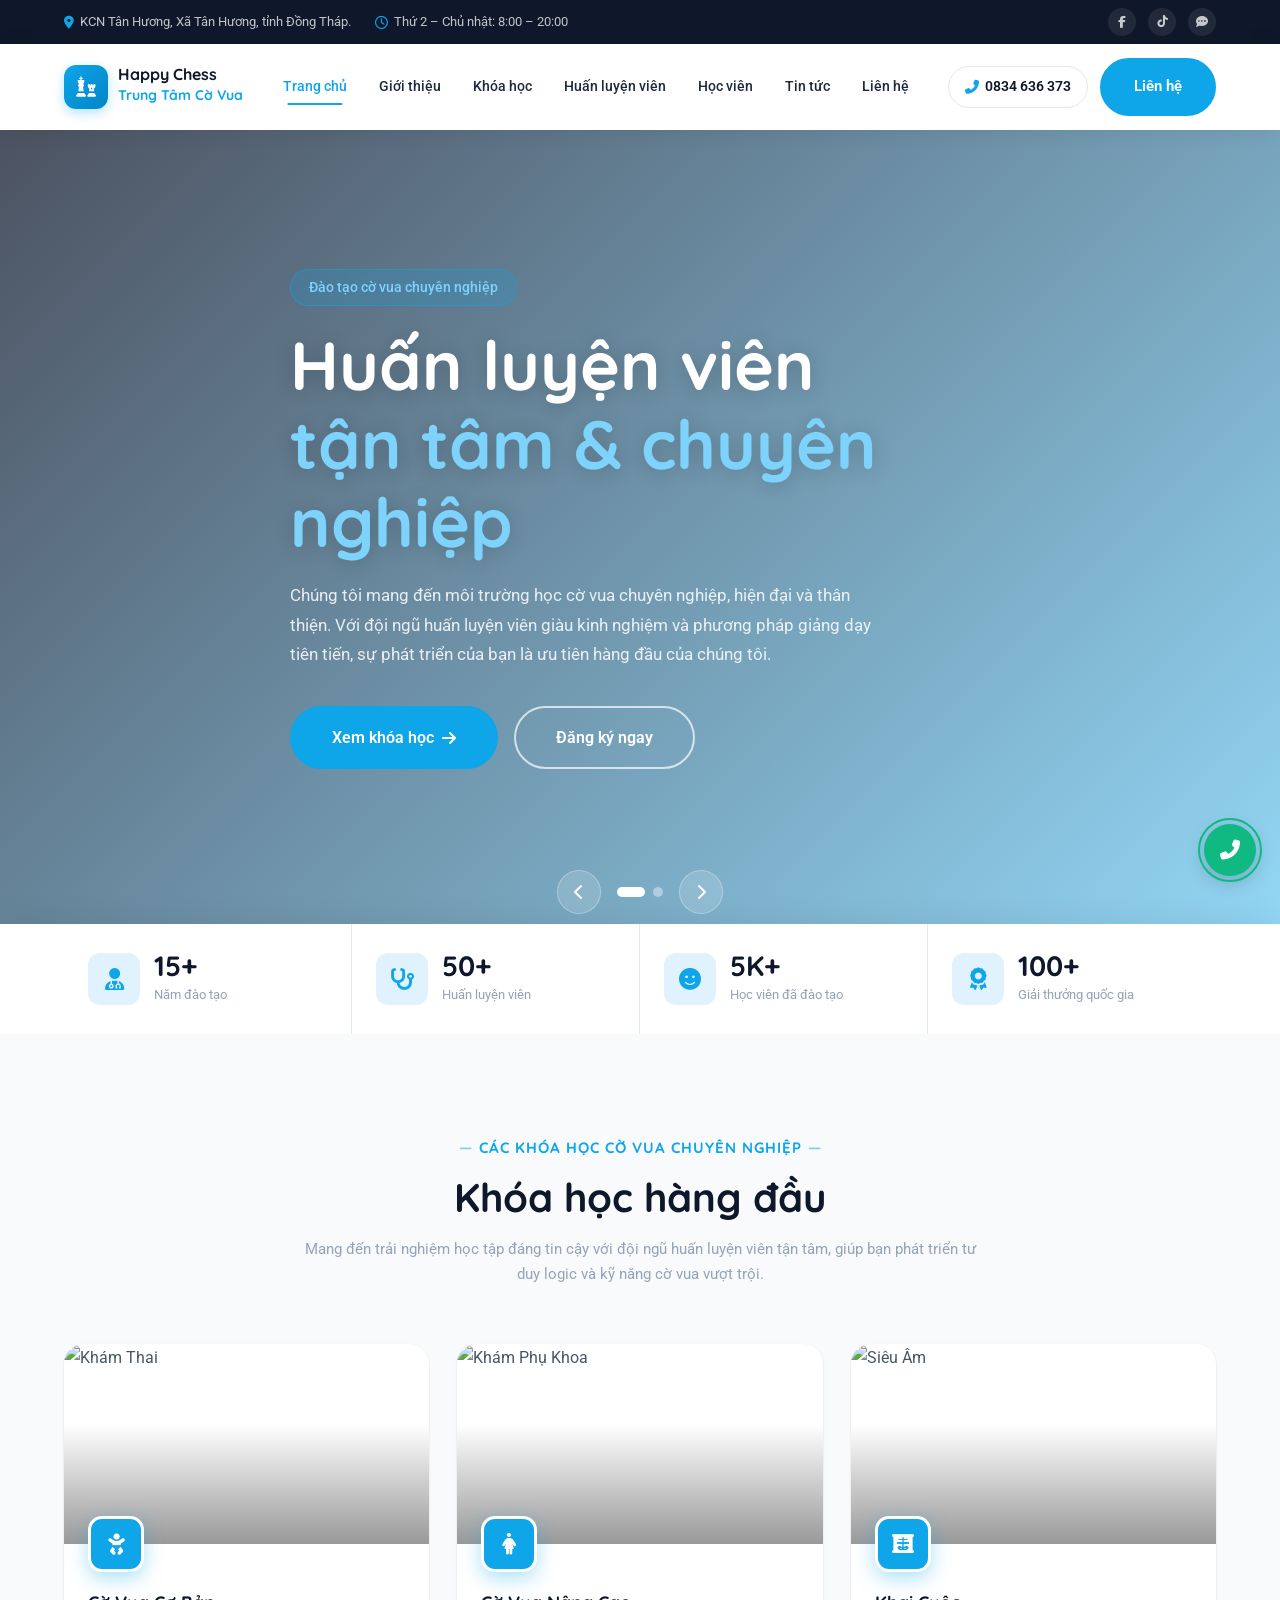
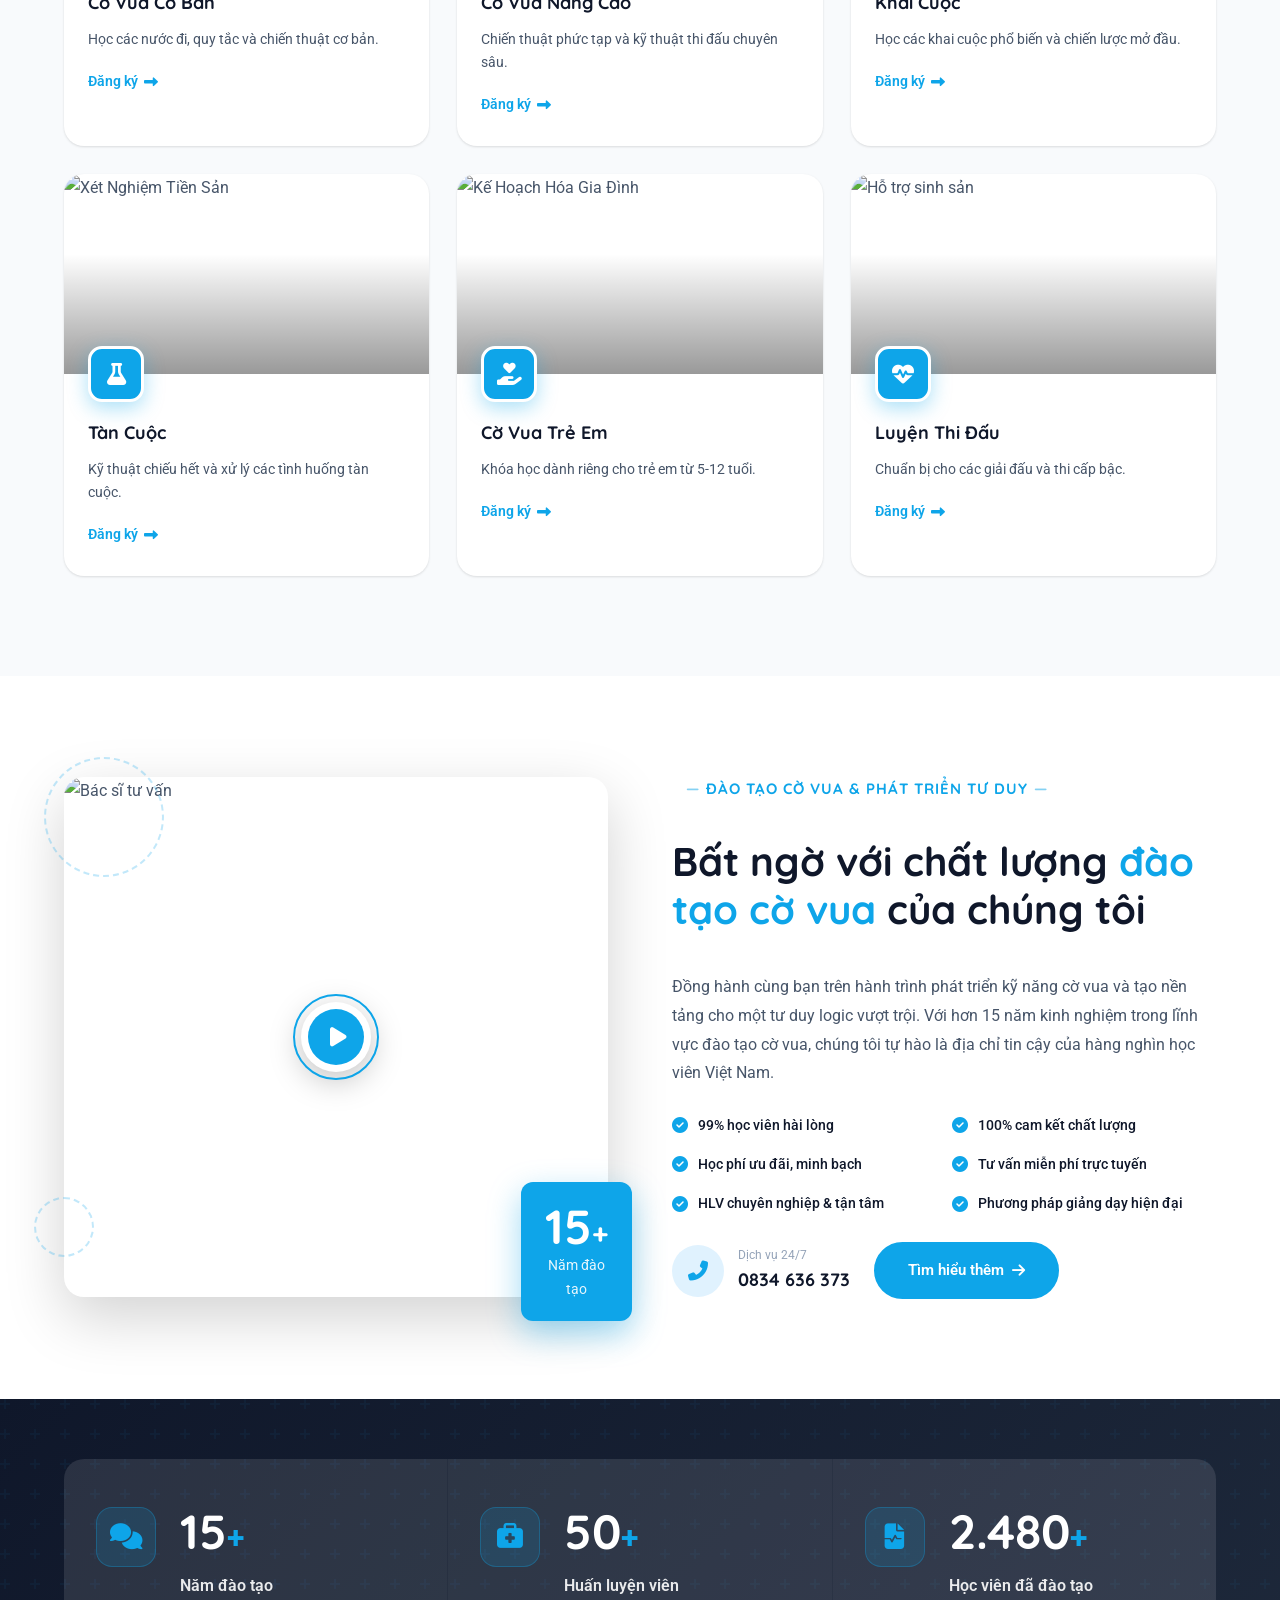
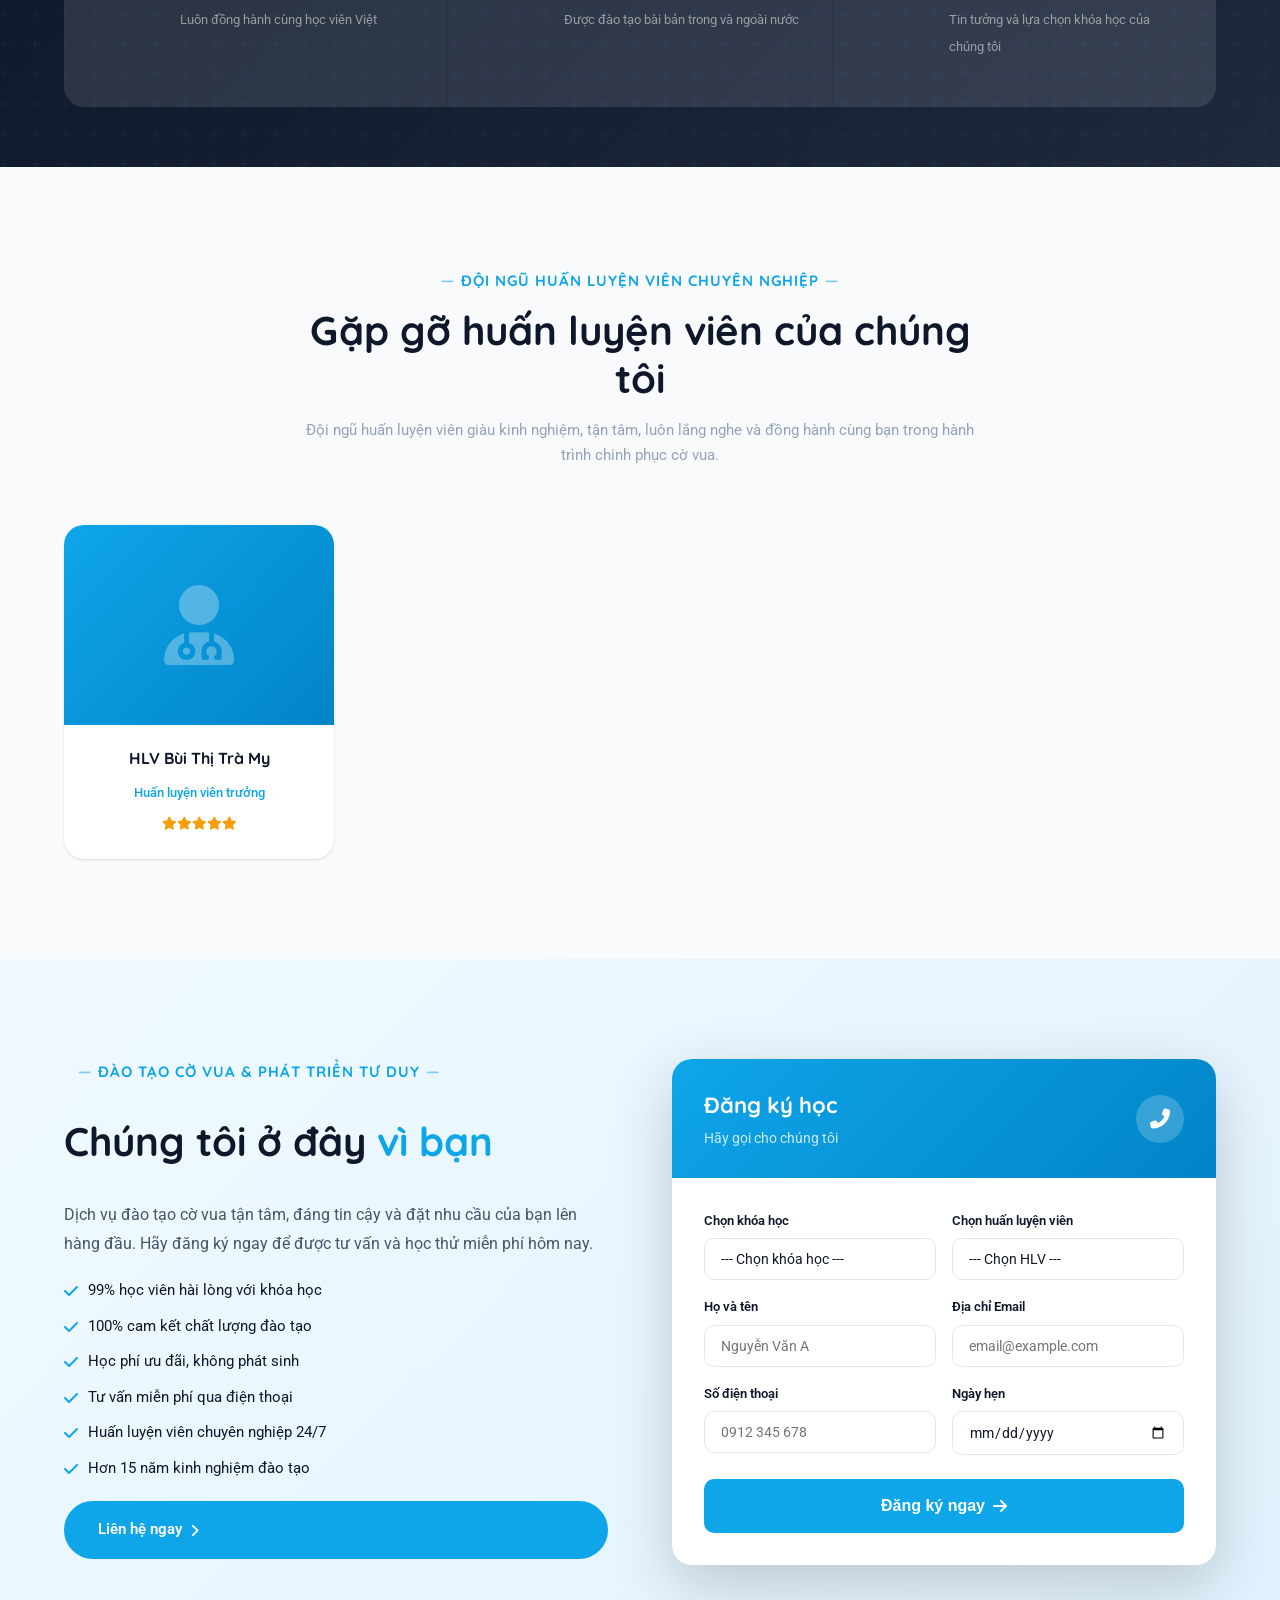
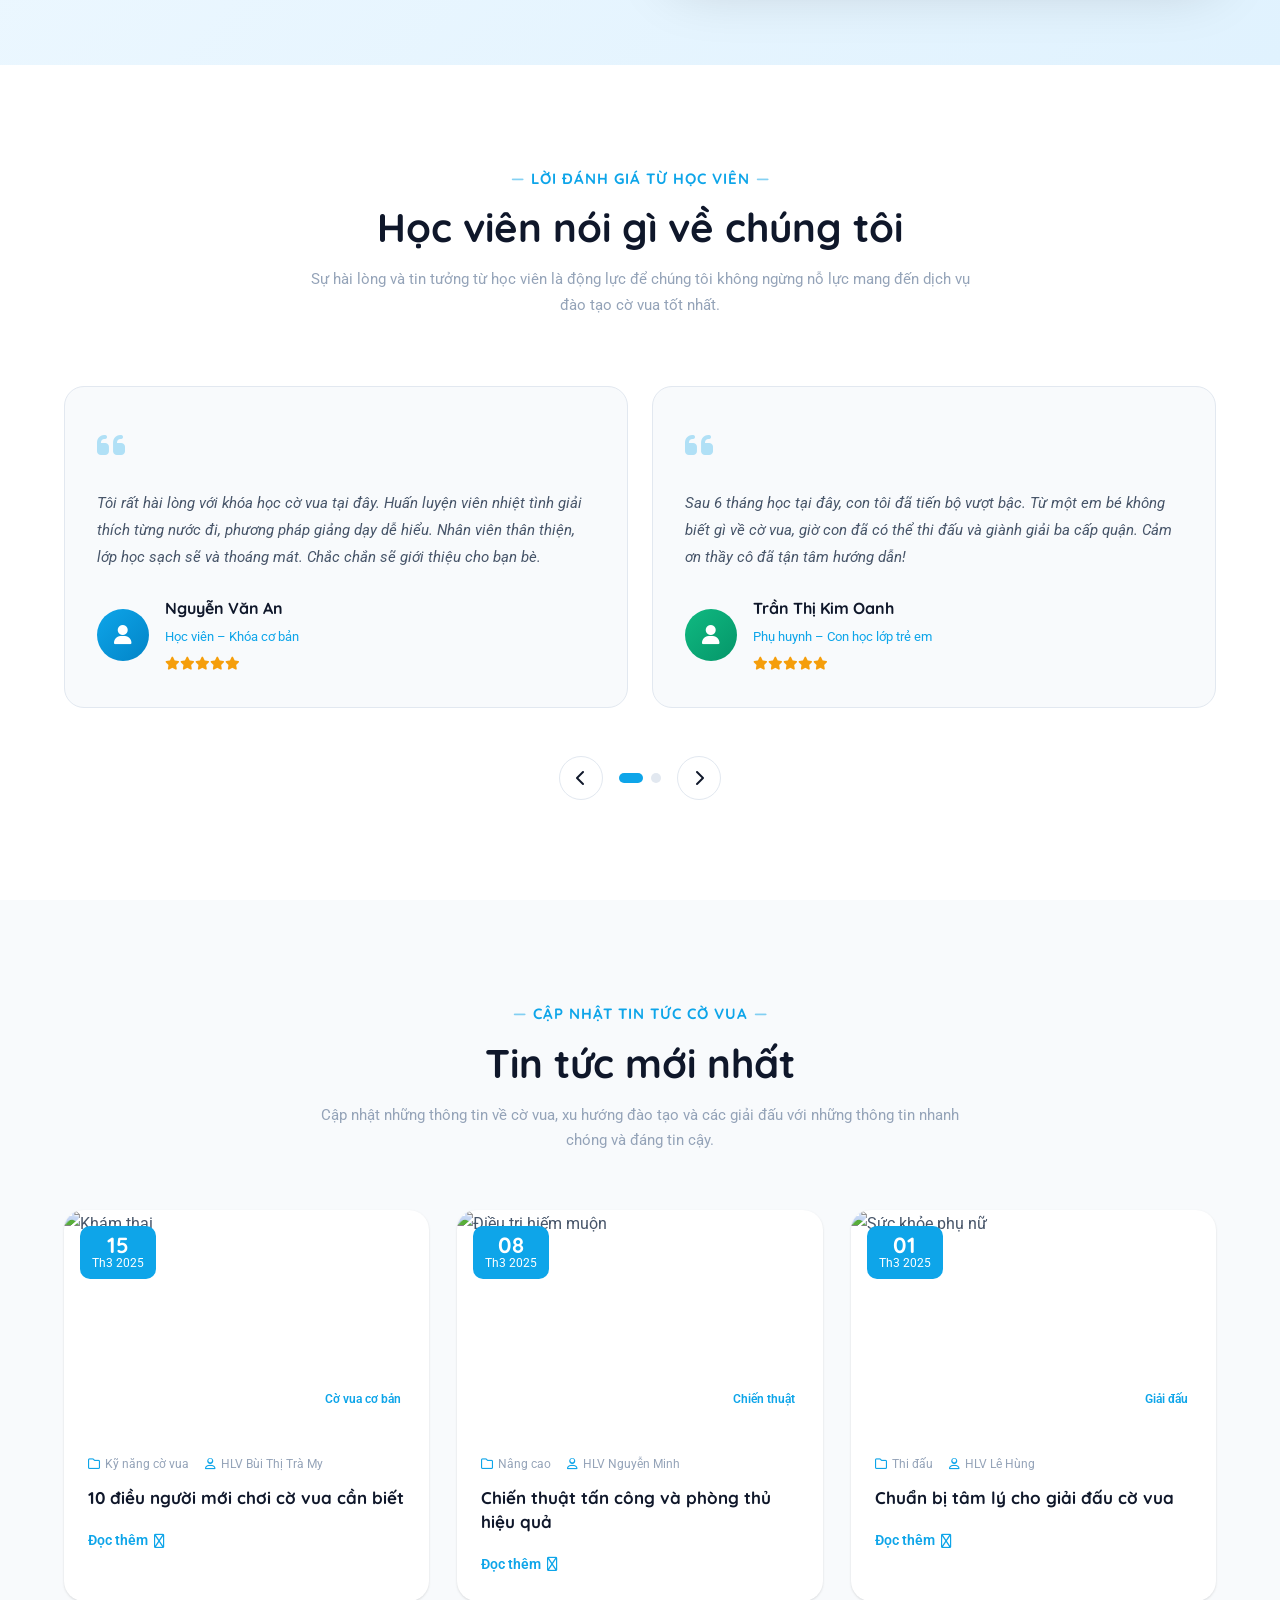
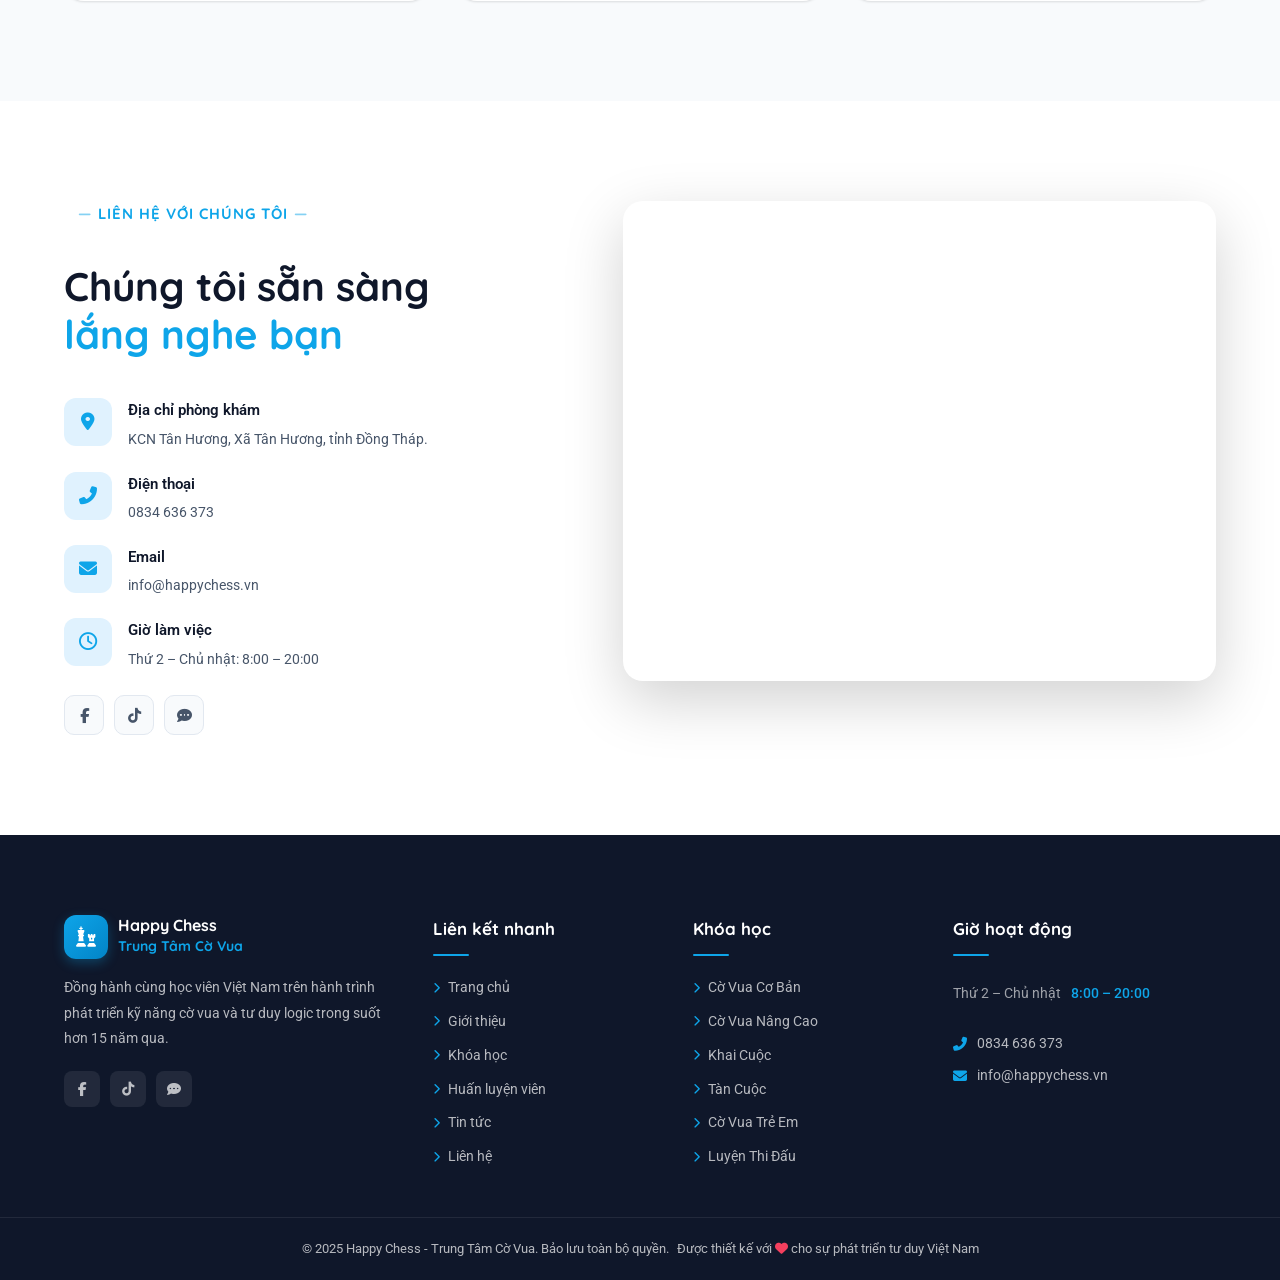
==== index.html @ 7d568de2 "f" ====
<!DOCTYPE html>
<html lang="vi">

<head>
  <meta charset="UTF-8" />
  <meta name="viewport" content="width=device-width, initial-scale=1.0" />
  <meta name="description"
    content="Trung Tâm Cờ Vua Happy Chess - Đào tạo cờ vua chuyên nghiệp cho mọi lứa tuổi. Đội ngũ huấn luyện viên giàu kinh nghiệm, phương pháp giảng dạy hiện đại." />
  <title>Happy Chess | Trung Tâm Dạy Cờ Vua Chuyên Nghiệp</title>
  <link rel="preconnect" href="https://fonts.googleapis.com" />
  <link rel="preconnect" href="https://fonts.gstatic.com" crossorigin />
  <link
    href="https://fonts.googleapis.com/css2?family=Quicksand:wght@400;500;600;700&family=Roboto:wght@300;400;500;700&display=swap"
    rel="stylesheet" />
  <link rel="stylesheet" href="https://cdnjs.cloudflare.com/ajax/libs/font-awesome/6.5.0/css/all.min.css" />
  <link rel="stylesheet" href="style.css" />
</head>

<body>

  <!-- ========== HEADER ========== -->
  <header id="main-header">
    <!-- Top Bar -->
    <div class="header-topbar">
      <div class="container">
        <div class="topbar-inner">
          <div class="topbar-left">
            <span><i class="fas fa-map-marker-alt"></i> KCN Tân Hương, Xã Tân Hương, tỉnh Đồng Tháp.</span>
            <span><i class="far fa-clock"></i> Thứ 2 – Chủ nhật: 8:00 – 20:00</span>
          </div>
          <div class="topbar-right">
            <a href="#" target="_blank" aria-label="Facebook"><i class="fab fa-facebook-f"></i></a>
            <a href="#" target="_blank" aria-label="TikTok"><i class="fab fa-tiktok"></i></a>
            <a href="https://zalo.me/0834636373" target="_blank" aria-label="Zalo"><i
                class="fas fa-comment-dots"></i></a>
          </div>
        </div>
      </div>
    </div>

    <!-- Main Nav -->
    <div class="header-main" id="sticky-header">
      <div class="container">
        <div class="header-main-inner">
          <!-- Logo -->
          <div class="logo">
            <a href="#home">
              <div class="logo-icon"><i class="fas fa-chess"></i></div>
              <div class="logo-text">
                <span class="logo-title">Happy Chess</span>
                <span class="logo-sub">Trung Tâm Cờ Vua</span>
              </div>
            </a>
          </div>

          <!-- Desktop Nav -->
          <nav class="main-nav" id="main-nav">
            <ul>
              <li><a href="#home" class="nav-link active">Trang chủ</a></li>
              <li><a href="#about" class="nav-link">Giới thiệu</a></li>
              <li><a href="#services" class="nav-link">Khóa học</a></li>
              <li><a href="#doctors" class="nav-link">Huấn luyện viên</a></li>
              <li><a href="#testimonials" class="nav-link">Học viên</a></li>
              <li><a href="#blog" class="nav-link">Tin tức</a></li>
              <li><a href="#contact" class="nav-link">Liên hệ</a></li>
            </ul>
          </nav>

          <!-- CTA -->
          <div class="header-cta">
            <a href="#" class="btn-phone"><i class="fas fa-phone-alt"></i> 0834 636 373</a>
            <a href="https://zalo.me/0834636373" class="btn-primary">Liên hệ</a>
          </div>

          <!-- Mobile Toggle -->
          <button class="mobile-menu-toggle" id="mobile-toggle" aria-label="Open menu">
            <i class="fas fa-bars"></i>
          </button>
        </div>
      </div>
    </div>
  </header>

  <!-- Mobile Menu -->
  <div class="mobile-menu-overlay" id="mobile-overlay"></div>
  <div class="mobile-menu" id="mobile-menu">
    <div class="mobile-menu-header">
      <div class="logo">
        <div class="logo-icon"><i class="fas fa-chess"></i></div>
        <div class="logo-text">
          <span class="logo-title">Happy Chess</span>
          <span class="logo-sub">Trung Tâm Cờ Vua</span>
        </div>
      </div>
      <button class="mobile-menu-close" id="mobile-close"><i class="fas fa-times"></i></button>
    </div>
    <ul class="mobile-nav-links">
      <li><a href="#home">Trang chủ</a></li>
      <li><a href="#about">Giới thiệu</a></li>
      <li><a href="#services">Khóa học</a></li>
      <li><a href="#doctors">Huấn luyện viên</a></li>
      <li><a href="#testimonials">Học viên</a></li>
      <li><a href="#blog">Tin tức</a></li>
      <li><a href="#contact">Liên hệ</a></li>
    </ul>
    <a href="#appointment" class="btn-primary mobile-cta">Đặt lịch hẹn</a>
  </div>

  <main>
    <!-- ========== HERO SECTION ========== -->
    <section class="hero-section" id="home">
      <div class="hero-slider" id="hero-slider">
        <!-- Slide 1 -->
        <div class="hero-slide active"
          style="background-image: url('https://www.eduoka.com/uploads/0000/17/2024/05/06/trung-tam-day-co-vua-quan-11.jpg');">
          <div class="hero-overlay"></div>
          <div class="container">
            <div class="hero-content">
              <span class="hero-badge animate-in">Đào tạo cờ vua chuyên nghiệp</span>
              <h1 class="hero-title animate-in">Huấn luyện viên<br /><span class="text-accent">tận tâm &amp; chuyên
                  nghiệp</span></h1>
              <p class="hero-desc animate-in">Chúng tôi mang đến môi trường học cờ vua chuyên nghiệp, hiện đại và
                thân thiện. Với đội ngũ huấn luyện viên giàu kinh nghiệm và phương pháp giảng dạy tiên tiến, sự phát
                triển của bạn là ưu
                tiên hàng đầu của chúng tôi.</p>
              <div class="hero-actions animate-in">
                <a href="#services" class="btn-primary btn-lg">Xem khóa học <i class="fas fa-arrow-right"></i></a>
                <a href="#appointment" class="btn-outline btn-lg">Đăng ký ngay</a>
              </div>
            </div>
          </div>
        </div>

        <!-- Slide 2 -->
        <div class="hero-slide"
          style="background-image: url('https://www.eduoka.com/uploads/0000/17/2024/05/06/trung-tam-day-co-vua-quan-11.jpg');">
          <div class="hero-overlay"></div>
          <div class="container">
            <div class="hero-content">
              <span class="hero-badge animate-in">Kinh nghiệm 15+ năm</span>
              <h1 class="hero-title animate-in">Khóa học cờ vua<br /><span class="text-accent">toàn diện &amp; hiệu
                  quả</span></h1>
              <p class="hero-desc animate-in">Từ cơ bản đến nâng cao, từ học viên mới đến kỳ thủ thi đấu – chúng tôi
                đồng hành cùng bạn qua mọi giai đoạn phát triển kỹ năng cờ vua.</p>
              <div class="hero-actions animate-in">
                <a href="#about" class="btn-primary btn-lg">Tìm hiểu thêm <i class="fas fa-arrow-right"></i></a>
                <a href="tel:0834636373" class="btn-outline btn-lg"><i class="fas fa-phone-alt"></i> Gọi ngay</a>
              </div>
            </div>
          </div>
        </div>
      </div>

      <!-- Slider Controls -->
      <div class="slider-controls">
        <button class="slider-btn slider-prev" id="slider-prev" aria-label="Previous slide"><i
            class="fas fa-chevron-left"></i></button>
        <div class="slider-dots" id="slider-dots">
          <button class="dot active" data-index="0" aria-label="Slide 1"></button>
          <button class="dot" data-index="1" aria-label="Slide 2"></button>
        </div>
        <button class="slider-btn slider-next" id="slider-next" aria-label="Next slide"><i
            class="fas fa-chevron-right"></i></button>
      </div>

      <!-- Hero Stats Bar -->
      <div class="hero-stats">
        <div class="container">
          <div class="stats-grid">
            <div class="stat-item">
              <div class="stat-icon"><i class="fas fa-user-md"></i></div>
              <div class="stat-info">
                <span class="stat-num">15+</span>
                <span class="stat-label">Năm đào tạo</span>
              </div>
            </div>
            <div class="stat-item">
              <div class="stat-icon"><i class="fas fa-stethoscope"></i></div>
              <div class="stat-info">
                <span class="stat-num">50+</span>
                <span class="stat-label">Huấn luyện viên</span>
              </div>
            </div>
            <div class="stat-item">
              <div class="stat-icon"><i class="fas fa-smile"></i></div>
              <div class="stat-info">
                <span class="stat-num">5K+</span>
                <span class="stat-label">Học viên đã đào tạo</span>
              </div>
            </div>
            <div class="stat-item">
              <div class="stat-icon"><i class="fas fa-award"></i></div>
              <div class="stat-info">
                <span class="stat-num">100+</span>
                <span class="stat-label">Giải thưởng quốc gia</span>
              </div>
            </div>
          </div>
        </div>
      </div>
    </section>

    <!-- ========== SERVICES SECTION ========== -->
    <section class="services-section" id="services">
      <div class="container">
        <div class="section-header">
          <span class="section-subtitle">Các khóa học cờ vua chuyên nghiệp</span>
          <h2 class="section-title">Khóa học hàng đầu</h2>
          <p class="section-desc">Mang đến trải nghiệm học tập đáng tin cậy với đội ngũ huấn luyện viên tận tâm, giúp
            bạn
            phát triển tư duy logic và kỹ năng cờ vua vượt trội.</p>
        </div>

        <div class="services-grid">
          <!-- Service 1 -->
          <div class="service-card" data-aos="fade-up" data-aos-delay="0">
            <div class="service-img">
              <img src="https://www.eduoka.com/uploads/0000/17/2024/05/06/trung-tam-day-co-vua-quan-11.jpg"
                alt="Khám Thai" loading="lazy" />
              <div class="service-img-overlay"></div>
            </div>
            <div class="service-icon-wrap">
              <div class="service-icon"><i class="fas fa-baby"></i></div>
            </div>
            <div class="service-content">
              <h3>Cờ Vua Cơ Bản</h3>
              <p>Học các nước đi, quy tắc và chiến thuật cơ bản.</p>
              <a href="#appointment" class="service-link">Đăng ký <i class="fas fa-long-arrow-alt-right"></i></a>
            </div>
          </div>

          <!-- Service 2 -->
          <div class="service-card" data-aos="fade-up" data-aos-delay="100">
            <div class="service-img">
              <img src="https://www.eduoka.com/uploads/0000/17/2024/05/06/trung-tam-day-co-vua-quan-11.jpg"
                alt="Khám Phụ Khoa" loading="lazy" />
              <div class="service-img-overlay"></div>
            </div>
            <div class="service-icon-wrap">
              <div class="service-icon"><i class="fas fa-female"></i></div>
            </div>
            <div class="service-content">
              <h3>Cờ Vua Nâng Cao</h3>
              <p>Chiến thuật phức tạp và kỹ thuật thi đấu chuyên sâu.</p>
              <a href="#appointment" class="service-link">Đăng ký <i class="fas fa-long-arrow-alt-right"></i></a>
            </div>
          </div>

          <!-- Service 3 -->
          <div class="service-card" data-aos="fade-up" data-aos-delay="200">
            <div class="service-img">
              <img src="https://www.eduoka.com/uploads/0000/17/2024/05/06/trung-tam-day-co-vua-quan-11.jpg"
                alt="Siêu Âm" loading="lazy" />
              <div class="service-img-overlay"></div>
            </div>
            <div class="service-icon-wrap">
              <div class="service-icon"><i class="fas fa-x-ray"></i></div>
            </div>
            <div class="service-content">
              <h3>Khai Cuộc</h3>
              <p>Học các khai cuộc phổ biến và chiến lược mở đầu.</p>
              <a href="#appointment" class="service-link">Đăng ký <i class="fas fa-long-arrow-alt-right"></i></a>
            </div>
          </div>

          <!-- Service 4 -->
          <div class="service-card" data-aos="fade-up" data-aos-delay="0">
            <div class="service-img">
              <img src="https://www.eduoka.com/uploads/0000/17/2024/05/06/trung-tam-day-co-vua-quan-11.jpg"
                alt="Xét Nghiệm Tiền Sản" loading="lazy" />
              <div class="service-img-overlay"></div>
            </div>
            <div class="service-icon-wrap">
              <div class="service-icon"><i class="fas fa-flask"></i></div>
            </div>
            <div class="service-content">
              <h3>Tàn Cuộc</h3>
              <p>Kỹ thuật chiếu hết và xử lý các tình huống tàn cuộc.</p>
              <a href="#appointment" class="service-link">Đăng ký <i class="fas fa-long-arrow-alt-right"></i></a>
            </div>
          </div>

          <!-- Service 5 -->
          <div class="service-card" data-aos="fade-up" data-aos-delay="100">
            <div class="service-img">
              <img src="https://www.eduoka.com/uploads/0000/17/2024/05/06/trung-tam-day-co-vua-quan-11.jpg"
                alt="Kế Hoạch Hóa Gia Đình" loading="lazy" />
              <div class="service-img-overlay"></div>
            </div>
            <div class="service-icon-wrap">
              <div class="service-icon"><i class="fas fa-hand-holding-heart"></i></div>
            </div>
            <div class="service-content">
              <h3>Cờ Vua Trẻ Em</h3>
              <p>Khóa học dành riêng cho trẻ em từ 5-12 tuổi.</p>
              <a href="#appointment" class="service-link">Đăng ký <i class="fas fa-long-arrow-alt-right"></i></a>
            </div>
          </div>

          <!-- Service 6 -->
          <div class="service-card" data-aos="fade-up" data-aos-delay="200">
            <div class="service-img">
              <img src="https://www.eduoka.com/uploads/0000/17/2024/05/06/trung-tam-day-co-vua-quan-11.jpg"
                alt="Hỗ trợ sinh sản" loading="lazy" />
              <div class="service-img-overlay"></div>
            </div>
            <div class="service-icon-wrap">
              <div class="service-icon"><i class="fas fa-heartbeat"></i></div>
            </div>
            <div class="service-content">
              <h3>Luyện Thi Đấu</h3>
              <p>Chuẩn bị cho các giải đấu và thi cấp bậc.</p>
              <a href="#appointment" class="service-link">Đăng ký <i class="fas fa-long-arrow-alt-right"></i></a>
            </div>
          </div>
        </div>
      </div>
    </section>

    <!-- ========== ABOUT SECTION ========== -->
    <section class="about-section" id="about">
      <div class="container">
        <div class="about-grid">
          <!-- Image Side -->
          <div class="about-image-side" data-aos="fade-right">
            <div class="about-img-wrap">
              <img src="https://www.eduoka.com/uploads/0000/17/2024/05/06/trung-tam-day-co-vua-quan-11.jpg"
                alt="Bác sĩ tư vấn" class="about-main-img" />
              <div class="about-exp-badge">
                <div class="exp-num">15<span>+</span></div>
                <div class="exp-text">Năm đào<br />tạo</div>
              </div>
              <div class="about-img-decoration">
                <div class="deco-circle deco-1"></div>
                <div class="deco-circle deco-2"></div>
              </div>
            </div>
            <a href="https://www.tiktok.com/@buithitramy2503" class="play-btn" target="_blank" rel="noopener"
              aria-label="Xem video">
              <span class="play-icon"><i class="fas fa-play"></i></span>
              <span class="play-pulse"></span>
            </a>
          </div>

          <!-- Content Side -->
          <div class="about-content-side" data-aos="fade-left">
            <span class="section-subtitle">Đào tạo cờ vua &amp; phát triển tư duy</span>
            <h2 class="section-title left">Bất ngờ với chất lượng <span class="text-accent">đào tạo cờ vua</span> của
              chúng tôi</h2>
            <p class="about-desc">Đồng hành cùng bạn trên hành trình phát triển kỹ năng cờ vua và tạo nền tảng cho một
              tư duy logic vượt trội. Với hơn 15 năm kinh nghiệm trong lĩnh vực đào tạo cờ vua, chúng tôi tự hào là địa
              chỉ
              tin cậy của hàng nghìn học viên Việt Nam.</p>

            <div class="about-features">
              <div class="feature-item">
                <div class="feature-icon"><i class="fas fa-check-circle"></i></div>
                <span>99% học viên hài lòng</span>
              </div>
              <div class="feature-item">
                <div class="feature-icon"><i class="fas fa-check-circle"></i></div>
                <span>100% cam kết chất lượng</span>
              </div>
              <div class="feature-item">
                <div class="feature-icon"><i class="fas fa-check-circle"></i></div>
                <span>Học phí ưu đãi, minh bạch</span>
              </div>
              <div class="feature-item">
                <div class="feature-icon"><i class="fas fa-check-circle"></i></div>
                <span>Tư vấn miễn phí trực tuyến</span>
              </div>
              <div class="feature-item">
                <div class="feature-icon"><i class="fas fa-check-circle"></i></div>
                <span>HLV chuyên nghiệp &amp; tận tâm</span>
              </div>
              <div class="feature-item">
                <div class="feature-icon"><i class="fas fa-check-circle"></i></div>
                <span>Phương pháp giảng dạy hiện đại</span>
              </div>
            </div>

            <div class="about-cta-group">
              <div class="about-phone">
                <div class="phone-icon-wrap"><i class="fas fa-phone-alt"></i></div>
                <div class="phone-info">
                  <span>Dịch vụ 24/7</span>
                  <a href="tel:0834636373">0834 636 373</a>
                </div>
              </div>
              <a href="#about" class="btn-primary">Tìm hiểu thêm <i class="fas fa-arrow-right"></i></a>
            </div>
          </div>
        </div>
      </div>
    </section>

    <!-- ========== COUNTER SECTION ========== -->
    <section class="counter-section">
      <div class="container">
        <div class="counter-grid">
          <div class="counter-item">
            <div class="counter-icon"><i class="fas fa-comments"></i></div>
            <div class="counter-info">
              <h3 class="counter-num" data-target="15">0</h3><span class="counter-plus">+</span>
              <p>Năm đào tạo</p>
              <span class="counter-desc">Luôn đồng hành cùng học viên Việt</span>
            </div>
          </div>
          <div class="counter-item">
            <div class="counter-icon"><i class="fas fa-briefcase-medical"></i></div>
            <div class="counter-info">
              <h3 class="counter-num" data-target="50">0</h3><span class="counter-plus">+</span>
              <p>Huấn luyện viên</p>
              <span class="counter-desc">Được đào tạo bài bản trong và ngoài nước</span>
            </div>
          </div>
          <div class="counter-item">
            <div class="counter-icon"><i class="fas fa-file-medical-alt"></i></div>
            <div class="counter-info">
              <h3 class="counter-num" data-target="5000">0</h3><span class="counter-plus">+</span>
              <p>Học viên đã đào tạo</p>
              <span class="counter-desc">Tin tưởng và lựa chọn khóa học của chúng tôi</span>
            </div>
          </div>
        </div>
      </div>
    </section>

    <!-- ========== DOCTORS SECTION ========== -->
    <section class="doctors-section" id="doctors">
      <div class="container">
        <div class="section-header">
          <span class="section-subtitle">Đội ngũ huấn luyện viên chuyên nghiệp</span>
          <h2 class="section-title">Gặp gỡ huấn luyện viên của chúng tôi</h2>
          <p class="section-desc">Đội ngũ huấn luyện viên giàu kinh nghiệm, tận tâm, luôn lắng nghe và đồng hành cùng
            bạn trong
            hành trình chinh phục cờ vua.</p>
        </div>

        <div class="doctors-grid">
          <div class="doctor-card">
            <div class="doctor-img">
              <div class="doctor-avatar" style="background: linear-gradient(135deg, #0ea5e9, #0284c7);">
                <i class="fas fa-user-md"></i>
              </div>
              <div class="doctor-social">
                <a href="#" aria-label="Facebook"><i class="fab fa-facebook-f"></i></a>
                <a href="#" aria-label="LinkedIn"><i class="fab fa-linkedin-in"></i></a>
              </div>
            </div>
            <div class="doctor-info">
              <h3>HLV Bùi Thị Trà My</h3>
              <span>Huấn luyện viên trưởng</span>
              <div class="doctor-rating">
                <i class="fas fa-star"></i><i class="fas fa-star"></i><i class="fas fa-star"></i><i
                  class="fas fa-star"></i><i class="fas fa-star"></i>
              </div>
            </div>
          </div>

        </div>
      </div>
    </section>

    <!-- ========== APPOINTMENT SECTION ========== -->
    <section class="appointment-section" id="appointment">
      <div class="container">
        <div class="appointment-grid">
          <!-- Left Content -->
          <div class="appointment-content" data-aos="fade-right">
            <span class="section-subtitle">Đào tạo cờ vua &amp; phát triển tư duy</span>
            <h2 class="section-title left">Chúng tôi ở đây <span class="text-accent">vì bạn</span></h2>
            <p>Dịch vụ đào tạo cờ vua tận tâm, đáng tin cậy và đặt nhu cầu của bạn lên hàng đầu. Hãy đăng ký ngay để
              được tư vấn và học thử miễn phí hôm nay.</p>

            <ul class="why-us-list">
              <li><i class="fas fa-check"></i> 99% học viên hài lòng với khóa học</li>
              <li><i class="fas fa-check"></i> 100% cam kết chất lượng đào tạo</li>
              <li><i class="fas fa-check"></i> Học phí ưu đãi, không phát sinh</li>
              <li><i class="fas fa-check"></i> Tư vấn miễn phí qua điện thoại</li>
              <li><i class="fas fa-check"></i> Huấn luyện viên chuyên nghiệp 24/7</li>
              <li><i class="fas fa-check"></i> Hơn 15 năm kinh nghiệm đào tạo</li>
            </ul>

            <a href="#contact" class="btn-primary">Liên hệ ngay <i class="fas fa-angle-right"></i></a>
          </div>

          <!-- Appointment Form -->
          <div class="appointment-form-wrap" data-aos="fade-left">
            <div class="form-header">
              <div class="form-header-content">
                <h3>Đăng ký học</h3>
                <p>Hãy gọi cho chúng tôi</p>
              </div>
              <a href="tel:0834636373" class="form-phone-btn" aria-label="Gọi điện">
                <i class="fas fa-phone-alt"></i>
              </a>
            </div>

            <form class="appointment-form" id="appointment-form" novalidate>
              <div class="form-row">
                <div class="form-group">
                  <label for="service-select">Chọn khóa học</label>
                  <select id="service-select" name="service">
                    <option value="">--- Chọn khóa học ---</option>
                    <option>Cờ Vua Cơ Bản</option>
                    <option>Cờ Vua Nâng Cao</option>
                    <option>Khai Cuộc</option>
                    <option>Tàn Cuộc</option>
                    <option>Cờ Vua Trẻ Em</option>
                    <option>Luyện Thi Đấu</option>
                  </select>
                </div>
                <div class="form-group">
                  <label for="doctor-select">Chọn huấn luyện viên</label>
                  <select id="doctor-select" name="doctor">
                    <option value="">--- Chọn HLV ---</option>
                    <option>HLV Bùi Thị Trà My</option>
                    <option>HLV Nguyễn Văn Minh</option>
                    <option>HLV Lê Thị Thu Hà</option>
                    <option>HLV Phạm Quang Hùng</option>
                  </select>
                </div>
              </div>

              <div class="form-row">
                <div class="form-group input-icon-wrap">
                  <label for="patient-name">Họ và tên</label>
                  <input type="text" id="patient-name" name="name" placeholder="Nguyễn Văn A" required />
                  <i class="fal fa-user form-icon"></i>
                </div>
                <div class="form-group input-icon-wrap">
                  <label for="patient-email">Địa chỉ Email</label>
                  <input type="email" id="patient-email" name="email" placeholder="email@example.com" required />
                  <i class="fal fa-envelope form-icon"></i>
                </div>
              </div>

              <div class="form-row">
                <div class="form-group input-icon-wrap">
                  <label for="patient-phone">Số điện thoại</label>
                  <input type="tel" id="patient-phone" name="phone" placeholder="0912 345 678" required />
                  <i class="fal fa-phone form-icon"></i>
                </div>
                <div class="form-group input-icon-wrap">
                  <label for="appointment-date">Ngày hẹn</label>
                  <input type="date" id="appointment-date" name="date" required />
                  <i class="fal fa-calendar-alt form-icon"></i>
                </div>
              </div>

              <button type="submit" class="btn-primary form-submit-btn" id="form-submit-btn">
                <span class="btn-text">Đăng ký ngay</span>
                <i class="fas fa-arrow-right"></i>
              </button>

              <div class="form-success" id="form-success">
                <i class="fas fa-check-circle"></i>
                <span>Cảm ơn bạn! Chúng tôi sẽ liên hệ xác nhận đăng ký sớm nhất.</span>
              </div>
            </form>
          </div>
        </div>
      </div>
    </section>

    <!-- ========== TESTIMONIALS SECTION ========== -->
    <section class="testimonials-section" id="testimonials">
      <div class="container">
        <div class="section-header">
          <span class="section-subtitle">Lời đánh giá từ học viên</span>
          <h2 class="section-title">Học viên nói gì về chúng tôi</h2>
          <p class="section-desc">Sự hài lòng và tin tưởng từ học viên là động lực để chúng tôi không ngừng nỗ lực
            mang đến dịch vụ đào tạo cờ vua tốt nhất.</p>
        </div>

        <div class="testimonials-slider" id="testimonials-slider">
          <div class="testimonials-track" id="testimonials-track">
            <!-- Testimonial 1 -->
            <div class="testimonial-card">
              <div class="testi-quote"><i class="fas fa-quote-left"></i></div>
              <p class="testi-text">Tôi rất hài lòng với khóa học cờ vua tại đây. Huấn luyện viên nhiệt tình giải thích
                từng
                nước đi, phương pháp giảng dạy dễ hiểu. Nhân viên thân thiện, lớp học sạch sẽ và thoáng mát. Chắc chắn
                sẽ
                giới thiệu cho bạn bè.</p>
              <div class="testi-author">
                <div class="testi-avatar avatar-1"><i class="fas fa-user"></i></div>
                <div class="testi-info">
                  <h4>Nguyễn Văn An</h4>
                  <span>Học viên – Khóa cơ bản</span>
                  <div class="testi-stars">
                    <i class="fas fa-star"></i><i class="fas fa-star"></i><i class="fas fa-star"></i><i
                      class="fas fa-star"></i><i class="fas fa-star"></i>
                  </div>
                </div>
              </div>
            </div>

            <!-- Testimonial 2 -->
            <div class="testimonial-card">
              <div class="testi-quote"><i class="fas fa-quote-left"></i></div>
              <p class="testi-text">Sau 6 tháng học tại đây, con tôi đã tiến bộ vượt bậc. Từ một em bé không biết gì về
                cờ vua, giờ con đã có thể thi đấu và giành giải ba cấp quận. Cảm ơn thầy cô đã tận tâm hướng dẫn!</p>
              <div class="testi-author">
                <div class="testi-avatar avatar-2"><i class="fas fa-user"></i></div>
                <div class="testi-info">
                  <h4>Trần Thị Kim Oanh</h4>
                  <span>Phụ huynh – Con học lớp trẻ em</span>
                  <div class="testi-stars">
                    <i class="fas fa-star"></i><i class="fas fa-star"></i><i class="fas fa-star"></i><i
                      class="fas fa-star"></i><i class="fas fa-star"></i>
                  </div>
                </div>
              </div>
            </div>

            <!-- Testimonial 3 -->
            <div class="testimonial-card">
              <div class="testi-quote"><i class="fas fa-quote-left"></i></div>
              <p class="testi-text">Khóa học nâng cao rất chuyên sâu và bổ ích. Thầy dạy chi tiết từng chiến thuật, phân
                tích các ván đấu thực tế. Sau khóa học, ELO của tôi tăng 200 điểm. Rất đáng để đầu tư!</p>
              <div class="testi-author">
                <div class="testi-avatar avatar-3"><i class="fas fa-user"></i></div>
                <div class="testi-info">
                  <h4>Lê Văn Hùng</h4>
                  <span>Học viên – Khóa nâng cao</span>
                  <div class="testi-stars">
                    <i class="fas fa-star"></i><i class="fas fa-star"></i><i class="fas fa-star"></i><i
                      class="fas fa-star"></i><i class="far fa-star"></i>
                  </div>
                </div>
              </div>
            </div>

            <!-- Testimonial 4 -->
            <div class="testimonial-card">
              <div class="testi-quote"><i class="fas fa-quote-left"></i></div>
              <p class="testi-text">Trung tâm có môi trường học tập chuyên nghiệp, trang thiết bị hiện đại. Các giải đấu
                nội bộ giúp học viên có cơ hội thực chiến. Giá cả hợp lý, không phát sinh thêm. Sẽ tiếp tục học các khóa
                nâng cao.</p>
              <div class="testi-author">
                <div class="testi-avatar avatar-4"><i class="fas fa-user"></i></div>
                <div class="testi-info">
                  <h4>Phạm Minh Tuấn</h4>
                  <span>Học viên – Khóa thi đấu</span>
                  <div class="testi-stars">
                    <i class="fas fa-star"></i><i class="fas fa-star"></i><i class="fas fa-star"></i><i
                      class="fas fa-star"></i><i class="fas fa-star"></i>
                  </div>
                </div>
              </div>
            </div>
          </div>
        </div>

        <div class="testi-controls">
          <button class="testi-btn testi-prev" id="testi-prev" aria-label="Previous"><i
              class="fas fa-chevron-left"></i></button>
          <div class="testi-dots" id="testi-dots"></div>
          <button class="testi-btn testi-next" id="testi-next" aria-label="Next"><i
              class="fas fa-chevron-right"></i></button>
        </div>
      </div>
    </section>

    <!-- ========== BLOG SECTION ========== -->
    <section class="blog-section" id="blog">
      <div class="container">
        <div class="section-header">
          <span class="section-subtitle">Cập nhật tin tức cờ vua</span>
          <h2 class="section-title">Tin tức mới nhất</h2>
          <p class="section-desc">Cập nhật những thông tin về cờ vua, xu hướng đào tạo và các giải đấu với những thông
            tin
            nhanh chóng và đáng tin cậy.</p>
        </div>

        <div class="blog-grid">
          <article class="blog-card">
            <div class="blog-img">
              <img src="https://www.eduoka.com/uploads/0000/17/2024/05/06/trung-tam-day-co-vua-quan-11.jpg"
                alt="Khám thai" loading="lazy" />
              <div class="blog-date-badge">
                <span class="blog-day">15</span>
                <span>Th3 2025</span>
              </div>
              <div class="blog-category">Cờ vua cơ bản</div>
            </div>
            <div class="blog-content">
              <div class="blog-meta">
                <span><i class="far fa-folder"></i> Kỹ năng cờ vua</span>
                <span><i class="far fa-user"></i> HLV Bùi Thị Trà My</span>
              </div>
              <h3><a href="#">10 điều người mới chơi cờ vua cần biết</a></h3>
              <a href="#" class="blog-read-more">Đọc thêm <i class="far fa-long-arrow-alt-right"></i></a>
            </div>
          </article>

          <article class="blog-card">
            <div class="blog-img">
              <img src="https://www.eduoka.com/uploads/0000/17/2024/05/06/trung-tam-day-co-vua-quan-11.jpg"
                alt="Điều trị hiếm muộn" loading="lazy" />
              <div class="blog-date-badge">
                <span class="blog-day">08</span>
                <span>Th3 2025</span>
              </div>
              <div class="blog-category">Chiến thuật</div>
            </div>
            <div class="blog-content">
              <div class="blog-meta">
                <span><i class="far fa-folder"></i> Nâng cao</span>
                <span><i class="far fa-user"></i> HLV Nguyễn Minh</span>
              </div>
              <h3><a href="#">Chiến thuật tấn công và phòng thủ hiệu quả</a></h3>
              <a href="#" class="blog-read-more">Đọc thêm <i class="far fa-long-arrow-alt-right"></i></a>
            </div>
          </article>

          <article class="blog-card">
            <div class="blog-img">
              <img src="https://www.eduoka.com/uploads/0000/17/2024/05/06/trung-tam-day-co-vua-quan-11.jpg"
                alt="Sức khỏe phụ nữ" loading="lazy" />
              <div class="blog-date-badge">
                <span class="blog-day">01</span>
                <span>Th3 2025</span>
              </div>
              <div class="blog-category">Giải đấu</div>
            </div>
            <div class="blog-content">
              <div class="blog-meta">
                <span><i class="far fa-folder"></i> Thi đấu</span>
                <span><i class="far fa-user"></i> HLV Lê Hùng</span>
              </div>
              <h3><a href="#">Chuẩn bị tâm lý cho giải đấu cờ vua</a></h3>
              <a href="#" class="blog-read-more">Đọc thêm <i class="far fa-long-arrow-alt-right"></i></a>
            </div>
          </article>
        </div>
      </div>
    </section>

    <!-- ========== CONTACT SECTION ========== -->
    <section class="contact-section" id="contact">
      <div class="container">
        <div class="contact-grid">
          <!-- Contact Info -->
          <div class="contact-info-side">
            <span class="section-subtitle">Liên hệ với chúng tôi</span>
            <h2 class="section-title left">Chúng tôi sẵn sàng<br /><span class="text-accent">lắng nghe bạn</span></h2>

            <div class="contact-items">
              <div class="contact-item">
                <div class="contact-item-icon"><i class="fas fa-map-marker-alt"></i></div>
                <div class="contact-item-info">
                  <h4>Địa chỉ phòng khám</h4>
                  <p>KCN Tân Hương, Xã Tân Hương, tỉnh Đồng Tháp.</p>
                </div>
              </div>
              <div class="contact-item">
                <div class="contact-item-icon"><i class="fas fa-phone-alt"></i></div>
                <div class="contact-item-info">
                  <h4>Điện thoại</h4>
                  <p><a href="tel:0834636373">0834 636 373</a></p>
                </div>
              </div>
              <div class="contact-item">
                <div class="contact-item-icon"><i class="fas fa-envelope"></i></div>
                <div class="contact-item-info">
                  <h4>Email</h4>
                  <p><a href="mailto:info@happychess.vn">info@happychess.vn</a></p>
                </div>
              </div>
              <div class="contact-item">
                <div class="contact-item-icon"><i class="far fa-clock"></i></div>
                <div class="contact-item-info">
                  <h4>Giờ làm việc</h4>
                  <p>Thứ 2 – Chủ nhật: 8:00 – 20:00</p>
                </div>
              </div>
            </div>

            <div class="contact-social">
              <a href="#" class="social-btn" aria-label="Facebook"><i class="fab fa-facebook-f"></i></a>
              <a href="#" class="social-btn" aria-label="TikTok"><i class="fab fa-tiktok"></i></a>
              <a href="https://zalo.me/0834636373" class="social-btn" aria-label="Zalo"><i
                  class="fas fa-comment-dots"></i></a>
            </div>
          </div>

          <!-- Map Placeholder -->
          <div class="contact-map-side">
            <div class="map-placeholder">
              <iframe
                src="https://www.google.com/maps/embed?pb=!1m18!1m12!1m3!1d3919.1775823499494!2d106.68232!3d10.79506!2m3!1f0!2f0!3f0!3m2!1i1024!2i768!4f13.1!3m3!1m2!1s0x317528d7b9978783%3A0xba62acf59fbb0060!2sNguy%E1%BB%85n%20Th%E1%BB%8B%20Minh%20Khai%2C%20Qu%E1%BA%ADn%203%2C%20Th%C3%A0nh%20ph%E1%BB%91%20H%E1%BB%93%20Ch%C3%AD%20Minh!5e0!3m2!1svi!2svn!4v1699999999999!5m2!1svi!2svn"
                width="100%" height="100%" style="border:0;" allowfullscreen="" loading="lazy"
                referrerpolicy="no-referrer-when-downgrade" title="Bản đồ Sản Phụ Khoa Happy">
              </iframe>
            </div>
          </div>
        </div>
      </div>
    </section>
  </main>

  <!-- ========== FOOTER ========== -->
  <footer class="site-footer">
    <div class="footer-top">
      <div class="container">
        <div class="footer-grid">
          <!-- Brand -->
          <div class="footer-col footer-brand">
            <div class="footer-logo">
              <div class="logo-icon"><i class="fas fa-chess"></i></div>
              <div class="logo-text">
                <span class="logo-title">Happy Chess</span>
                <span class="logo-sub">Trung Tâm Cờ Vua</span>
              </div>
            </div>
            <p>Đồng hành cùng học viên Việt Nam trên hành trình phát triển kỹ năng cờ vua và tư duy logic trong suốt hơn
              15
              năm qua.</p>
            <div class="footer-social">
              <a href="#" aria-label="Facebook"><i class="fab fa-facebook-f"></i></a>
              <a href="#" aria-label="TikTok"><i class="fab fa-tiktok"></i></a>
              <a href="https://zalo.me/0834636373" aria-label="Zalo"><i class="fas fa-comment-dots"></i></a>
            </div>
          </div>

          <!-- Quick Links -->
          <div class="footer-col">
            <h4>Liên kết nhanh</h4>
            <ul class="footer-links">
              <li><a href="#home"><i class="fas fa-chevron-right"></i> Trang chủ</a></li>
              <li><a href="#about"><i class="fas fa-chevron-right"></i> Giới thiệu</a></li>
              <li><a href="#services"><i class="fas fa-chevron-right"></i> Khóa học</a></li>
              <li><a href="#doctors"><i class="fas fa-chevron-right"></i> Huấn luyện viên</a></li>
              <li><a href="#blog"><i class="fas fa-chevron-right"></i> Tin tức</a></li>
              <li><a href="#contact"><i class="fas fa-chevron-right"></i> Liên hệ</a></li>
            </ul>
          </div>

          <!-- Services -->
          <div class="footer-col">
            <h4>Khóa học</h4>
            <ul class="footer-links">
              <li><a href="#services"><i class="fas fa-chevron-right"></i> Cờ Vua Cơ Bản</a></li>
              <li><a href="#services"><i class="fas fa-chevron-right"></i> Cờ Vua Nâng Cao</a></li>
              <li><a href="#services"><i class="fas fa-chevron-right"></i> Khai Cuộc</a></li>
              <li><a href="#services"><i class="fas fa-chevron-right"></i> Tàn Cuộc</a></li>
              <li><a href="#services"><i class="fas fa-chevron-right"></i> Cờ Vua Trẻ Em</a></li>
              <li><a href="#services"><i class="fas fa-chevron-right"></i> Luyện Thi Đấu</a></li>
            </ul>
          </div>

          <!-- Working Hours -->
          <div class="footer-col">
            <h4>Giờ hoạt động</h4>
            <div class="footer-hours">
              <table>
                <tr>
                  <td>Thứ 2 – Chủ nhật</td>
                  <td>8:00 – 20:00</td>
                </tr>
              </table>
            </div>
            <div class="footer-contact-item">
              <i class="fas fa-phone-alt"></i>
              <a href="tel:0834636373">0834 636 373</a>
            </div>
            <div class="footer-contact-item">
              <i class="fas fa-envelope"></i>
              <a href="mailto:info@happychess.vn">info@happychess.vn</a>
            </div>
          </div>
        </div>
      </div>
    </div>

    <div class="footer-bottom">
      <div class="container">
        <p>&copy; 2025 Happy Chess - Trung Tâm Cờ Vua. Bảo lưu toàn bộ quyền.</p>
        <p>Được thiết kế với <i class="fas fa-heart" style="color:#f43f5e;"></i> cho sự phát triển tư duy Việt Nam</p>
      </div>
    </div>
  </footer>

  <!-- Back to Top -->
  <button class="back-to-top" id="back-to-top" aria-label="Về đầu trang">
    <i class="fas fa-chevron-up"></i>
  </button>

  <!-- Floating CTA -->
  <div class="floating-cta">
    <a href="tel:0834636373" class="floating-btn phone-float" aria-label="Gọi điện">
      <i class="fas fa-phone-alt"></i>
      <span class="float-pulse"></span>
    </a>

  </div>

  <script src="script.js"></script>
</body>

</html>
---- style.css ----
/* ============================================================
   SAN PHU KHOA HAPPY — PREMIUM STYLES
   ============================================================ */

/* ---------- RESET & BASE ---------- */
*, *::before, *::after { box-sizing: border-box; margin: 0; padding: 0; }

:root {
  --primary:       #0ea5e9;
  --primary-dark:  #0284c7;
  --primary-light: #e0f2fe;
  --accent:        #f43f5e;
  --dark:          #0f172a;
  --dark-2:        #1e293b;
  --text:          #475569;
  --text-light:    #94a3b8;
  --light:         #f8fafc;
  --white:         #ffffff;
  --border:        #e2e8f0;
  --shadow-sm:     0 1px 3px rgba(0,0,0,.08), 0 1px 2px rgba(0,0,0,.05);
  --shadow-md:     0 4px 16px rgba(0,0,0,.10);
  --shadow-lg:     0 10px 40px rgba(0,0,0,.14);
  --shadow-xl:     0 20px 60px rgba(0,0,0,.18);
  --radius:        12px;
  --radius-lg:     20px;
  --transition:    .3s cubic-bezier(.4,0,.2,1);
  --gradient-hero: linear-gradient(135deg, rgba(14,165,233,.92) 0%, rgba(2,132,199,.85) 100%);
}

html { scroll-behavior: smooth; }

body {
  font-family: 'Roboto', sans-serif;
  font-size: 16px;
  line-height: 1.7;
  color: var(--text);
  background: var(--white);
  overflow-x: hidden;
}

a { text-decoration: none; color: inherit; transition: var(--transition); }
img { max-width: 100%; display: block; }
ul { list-style: none; }

.container {
  max-width: 1200px;
  margin: 0 auto;
  padding: 0 24px;
}

/* ---------- BUTTONS ---------- */
.btn-primary {
  display: inline-flex;
  align-items: center;
  gap: 8px;
  padding: 14px 32px;
  background: var(--primary);
  color: var(--white);
  border-radius: 50px;
  font-weight: 600;
  font-size: 15px;
  border: 2px solid var(--primary);
  cursor: pointer;
  transition: var(--transition);
  position: relative;
  overflow: hidden;
}
.btn-primary::before {
  content: '';
  position: absolute;
  inset: 0;
  background: var(--primary-dark);
  transform: translateX(-100%);
  transition: transform .3s ease;
}
.btn-primary:hover::before { transform: translateX(0); }
.btn-primary span, .btn-primary i { position: relative; z-index: 1; }
.btn-primary > * { position: relative; z-index: 1; }
.btn-primary:hover { color: var(--white); box-shadow: 0 8px 24px rgba(14,165,233,.35); transform: translateY(-2px); }

.btn-outline {
  display: inline-flex;
  align-items: center;
  gap: 8px;
  padding: 14px 32px;
  background: transparent;
  color: var(--white);
  border: 2px solid rgba(255,255,255,.7);
  border-radius: 50px;
  font-weight: 600;
  font-size: 15px;
  cursor: pointer;
  transition: var(--transition);
}
.btn-outline:hover { background: var(--white); color: var(--primary); border-color: var(--white); transform: translateY(-2px); }

.btn-lg { padding: 16px 40px; font-size: 16px; }

/* ---------- SECTION HEADERS ---------- */
.section-header {
  text-align: center;
  max-width: 680px;
  margin: 0 auto 56px;
}

.section-subtitle {
  display: inline-block;
  color: var(--primary);
  font-family: 'Quicksand', sans-serif;
  font-weight: 700;
  font-size: 15px;
  letter-spacing: 1px;
  text-transform: uppercase;
  margin-bottom: 12px;
  position: relative;
  padding: 0 8px;
}
.section-subtitle::before, .section-subtitle::after {
  content: '—';
  margin: 0 6px;
  opacity: .5;
}

.section-title {
  font-family: 'Quicksand', sans-serif;
  font-size: clamp(28px, 4vw, 40px);
  font-weight: 700;
  color: var(--dark);
  line-height: 1.2;
  margin-bottom: 16px;
}
.section-title.left { text-align: left; }
.text-accent { color: var(--primary); }

.section-desc { color: var(--text-light); font-size: 15px; }


/* ============================================================
   HEADER
   ============================================================ */
#main-header { position: fixed; top: 0; left: 0; right: 0; z-index: 1000; }

.header-topbar {
  background: var(--dark);
  color: rgba(255,255,255,.75);
  font-size: 13px;
  padding: 8px 0;
  transition: var(--transition);
}
.topbar-inner {
  display: flex;
  justify-content: space-between;
  align-items: center;
  gap: 16px;
}
.topbar-left { display: flex; gap: 24px; flex-wrap: wrap; }
.topbar-left span { display: flex; align-items: center; gap: 6px; }
.topbar-left i { color: var(--primary); }
.topbar-right { display: flex; gap: 12px; }
.topbar-right a {
  width: 28px; height: 28px;
  display: flex; align-items: center; justify-content: center;
  border-radius: 50%;
  background: rgba(255,255,255,.08);
  color: rgba(255,255,255,.75);
  font-size: 12px;
  transition: var(--transition);
}
.topbar-right a:hover { background: var(--primary); color: var(--white); }

.header-main {
  background: var(--white);
  box-shadow: 0 2px 20px rgba(0,0,0,.08);
  transition: var(--transition);
}
.header-main.scrolled {
  box-shadow: 0 4px 30px rgba(0,0,0,.12);
}

.header-main-inner {
  display: flex;
  align-items: center;
  justify-content: space-between;
  gap: 20px;
  padding: 14px 0;
}

/* Logo */
.logo a, .footer-logo { display: flex; align-items: center; gap: 10px; }
.logo-icon {
  width: 44px; height: 44px;
  background: linear-gradient(135deg, var(--primary), var(--primary-dark));
  border-radius: 12px;
  display: flex; align-items: center; justify-content: center;
  font-size: 20px; color: var(--white);
  box-shadow: 0 4px 12px rgba(14,165,233,.3);
  flex-shrink: 0;
}
.logo-title {
  display: block;
  font-family: 'Quicksand', sans-serif;
  font-weight: 700;
  font-size: 16px;
  color: var(--dark);
  line-height: 1.2;
}
.logo-sub {
  display: block;
  font-family: 'Quicksand', sans-serif;
  font-weight: 700;
  font-size: 14px;
  color: var(--primary);
}

/* Main Nav */
.main-nav ul { display: flex; gap: 4px; }
.nav-link {
  display: block;
  padding: 8px 14px;
  font-size: 14px;
  font-weight: 500;
  color: var(--dark-2);
  border-radius: 8px;
  position: relative;
  transition: var(--transition);
}
.nav-link::after {
  content: '';
  position: absolute;
  bottom: 2px;
  left: 50%;
  transform: translateX(-50%);
  width: 0;
  height: 2px;
  background: var(--primary);
  border-radius: 2px;
  transition: width var(--transition);
}
.nav-link:hover, .nav-link.active { color: var(--primary); }
.nav-link:hover::after, .nav-link.active::after { width: 60%; }

/* Header CTA */
.header-cta { display: flex; align-items: center; gap: 12px; }

.btn-phone {
  display: flex;
  align-items: center;
  gap: 6px;
  color: var(--dark);
  font-weight: 600;
  font-size: 14px;
  padding: 8px 16px;
  border: 1.5px solid var(--border);
  border-radius: 50px;
  transition: var(--transition);
}
.btn-phone i { color: var(--primary); }
.btn-phone:hover { border-color: var(--primary); color: var(--primary); }

/* Mobile toggle */
.mobile-menu-toggle {
  display: none;
  background: none;
  border: none;
  font-size: 22px;
  color: var(--dark);
  cursor: pointer;
  padding: 4px;
  transition: var(--transition);
}
.mobile-menu-toggle:hover { color: var(--primary); }

/* ---------- MOBILE MENU ---------- */
.mobile-menu-overlay {
  position: fixed;
  inset: 0;
  background: rgba(0,0,0,.5);
  z-index: 1100;
  opacity: 0;
  pointer-events: none;
  transition: opacity var(--transition);
  backdrop-filter: blur(4px);
}
.mobile-menu-overlay.active { opacity: 1; pointer-events: all; }

.mobile-menu {
  position: fixed;
  top: 0; right: 0;
  width: 300px; height: 100%;
  background: var(--white);
  z-index: 1200;
  transform: translateX(100%);
  transition: transform .4s cubic-bezier(.4,0,.2,1);
  overflow-y: auto;
  padding: 24px;
  display: flex;
  flex-direction: column;
  gap: 24px;
}
.mobile-menu.active { transform: translateX(0); }

.mobile-menu-header {
  display: flex;
  justify-content: space-between;
  align-items: center;
}
.mobile-menu-close {
  background: none;
  border: none;
  font-size: 20px;
  color: var(--text);
  cursor: pointer;
  transition: var(--transition);
}
.mobile-menu-close:hover { color: var(--accent); }

.mobile-nav-links { display: flex; flex-direction: column; }
.mobile-nav-links li a {
  display: block;
  padding: 14px 0;
  font-weight: 500;
  border-bottom: 1px solid var(--border);
  color: var(--dark);
  transition: var(--transition);
}
.mobile-nav-links li a:hover { color: var(--primary); padding-left: 8px; }

.mobile-cta { text-align: center; justify-content: center; }


/* ============================================================
   HERO
   ============================================================ */
.hero-section {
  position: relative;
  margin-top: 114px; /* header height */
  overflow: hidden;
}

.hero-slider { position: relative; }

.hero-slide {
  display: none;
  min-height: 90vh;
  background-size: cover;
  background-position: center;
  position: relative;
  align-items: center;
}
.hero-slide.active { display: flex; }

.hero-overlay {
  position: absolute;
  inset: 0;
  background: linear-gradient(135deg, rgba(15,23,42,.75) 0%, rgba(14,165,233,.45) 100%);
}

.hero-slide .container {
  position: relative;
  z-index: 2;
  display: flex;
  align-items: center;
  min-height: 90vh;
}

.hero-content {
  max-width: 700px;
  padding: 80px 0;
}

.hero-badge {
  display: inline-block;
  background: rgba(14,165,233,.2);
  border: 1px solid rgba(14,165,233,.5);
  color: #7dd3fc;
  padding: 6px 18px;
  border-radius: 50px;
  font-size: 14px;
  font-weight: 500;
  margin-bottom: 20px;
  backdrop-filter: blur(8px);
}

.hero-title {
  font-family: 'Quicksand', sans-serif;
  font-size: clamp(36px, 6vw, 68px);
  font-weight: 700;
  color: var(--white);
  line-height: 1.15;
  margin-bottom: 20px;
  text-shadow: 0 2px 20px rgba(0,0,0,.2);
}

.hero-title .text-accent { color: #7dd3fc; }

.hero-desc {
  font-size: 17px;
  color: rgba(255,255,255,.85);
  line-height: 1.75;
  margin-bottom: 36px;
  max-width: 600px;
}

.hero-actions { display: flex; gap: 16px; flex-wrap: wrap; }

/* Slider controls */
.slider-controls {
  position: absolute;
  bottom: 120px;
  left: 50%;
  transform: translateX(-50%);
  z-index: 10;
  display: flex;
  align-items: center;
  gap: 16px;
}

.slider-btn {
  width: 44px; height: 44px;
  background: rgba(255,255,255,.15);
  border: 1px solid rgba(255,255,255,.3);
  border-radius: 50%;
  color: var(--white);
  font-size: 16px;
  cursor: pointer;
  transition: var(--transition);
  display: flex; align-items: center; justify-content: center;
  backdrop-filter: blur(8px);
}
.slider-btn:hover { background: var(--primary); border-color: var(--primary); }

.slider-dots { display: flex; gap: 8px; }
.dot {
  width: 10px; height: 10px;
  border-radius: 50%;
  background: rgba(255,255,255,.4);
  border: none;
  cursor: pointer;
  transition: var(--transition);
}
.dot.active { background: var(--white); width: 28px; border-radius: 5px; }

/* Hero Stats */
.hero-stats {
  background: var(--white);
  box-shadow: 0 -4px 30px rgba(0,0,0,.08);
  position: relative;
  z-index: 5;
}
.stats-grid {
  display: grid;
  grid-template-columns: repeat(4, 1fr);
  gap: 0;
}
.stat-item {
  display: flex;
  align-items: center;
  gap: 14px;
  padding: 28px 24px;
  border-right: 1px solid var(--border);
  transition: var(--transition);
}
.stat-item:last-child { border-right: none; }
.stat-item:hover { background: var(--primary-light); }

.stat-icon {
  width: 52px; height: 52px;
  background: var(--primary-light);
  border-radius: 12px;
  display: flex; align-items: center; justify-content: center;
  font-size: 22px; color: var(--primary);
  flex-shrink: 0;
  transition: var(--transition);
}
.stat-item:hover .stat-icon { background: var(--primary); color: var(--white); }

.stat-num {
  display: block;
  font-family: 'Quicksand', sans-serif;
  font-size: 28px;
  font-weight: 700;
  color: var(--dark);
  line-height: 1;
}
.stat-label {
  display: block;
  font-size: 13px;
  color: var(--text-light);
  margin-top: 4px;
}


/* ============================================================
   SERVICES
   ============================================================ */
.services-section {
  padding: 100px 0;
  background: var(--light);
}

.services-grid {
  display: grid;
  grid-template-columns: repeat(3, 1fr);
  gap: 28px;
}

.service-card {
  background: var(--white);
  border-radius: var(--radius-lg);
  overflow: hidden;
  box-shadow: var(--shadow-sm);
  transition: var(--transition);
  position: relative;
}
.service-card:hover {
  transform: translateY(-8px);
  box-shadow: var(--shadow-xl);
}

.service-img {
  position: relative;
  height: 200px;
  overflow: hidden;
  display: flex; align-items: center; justify-content: center;
}
.service-img img {
  width: 100%; height: 100%;
  object-fit: cover;
  transition: transform .5s ease;
}
.service-card:hover .service-img img { transform: scale(1.06); }

.service-img-overlay {
  position: absolute;
  inset: 0;
  background: linear-gradient(to bottom, transparent 40%, rgba(0,0,0,.4));
}

.service-img-icon-placeholder {
  font-size: 60px;
  color: rgba(14,165,233,.4);
}

.service-icon-wrap {
  display: flex;
  justify-content: flex-start;
  padding: 0 24px;
  margin-top: -28px;
  position: relative;
  z-index: 2;
}
.service-icon {
  width: 56px; height: 56px;
  background: var(--primary);
  border-radius: 14px;
  display: flex; align-items: center; justify-content: center;
  font-size: 22px; color: var(--white);
  box-shadow: 0 6px 20px rgba(14,165,233,.35);
  border: 3px solid var(--white);
  transition: var(--transition);
}
.service-card:hover .service-icon { background: var(--primary-dark); transform: rotate(10deg) scale(1.1); }

.service-content { padding: 16px 24px 28px; }
.service-content h3 {
  font-family: 'Quicksand', sans-serif;
  font-size: 18px;
  font-weight: 700;
  color: var(--dark);
  margin-bottom: 10px;
  transition: var(--transition);
}
.service-card:hover .service-content h3 { color: var(--primary); }
.service-content p { font-size: 14px; color: var(--text); line-height: 1.65; margin-bottom: 16px; }

.service-link {
  display: inline-flex;
  align-items: center;
  gap: 6px;
  color: var(--primary);
  font-weight: 600;
  font-size: 14px;
  transition: var(--transition);
}
.service-link:hover { gap: 12px; }


/* ============================================================
   ABOUT
   ============================================================ */
.about-section {
  padding: 100px 0;
  background: var(--white);
}

.about-grid {
  display: grid;
  grid-template-columns: 1fr 1fr;
  gap: 64px;
  align-items: center;
}

.about-image-side { position: relative; }
.about-img-wrap {
  position: relative;
  border-radius: var(--radius-lg);
  overflow: visible;
}
.about-main-img {
  width: 100%;
  height: 520px;
  object-fit: cover;
  border-radius: var(--radius-lg);
  box-shadow: var(--shadow-xl);
}

.about-exp-badge {
  position: absolute;
  bottom: -24px;
  right: -24px;
  background: var(--primary);
  color: var(--white);
  border-radius: var(--radius);
  padding: 20px 24px;
  text-align: center;
  box-shadow: 0 12px 32px rgba(14,165,233,.4);
}
.exp-num {
  font-family: 'Quicksand', sans-serif;
  font-size: 48px;
  font-weight: 700;
  line-height: 1;
}
.exp-num span { font-size: 28px; }
.exp-text { font-size: 14px; margin-top: 4px; opacity: .9; }

.deco-circle {
  position: absolute;
  border-radius: 50%;
  border: 2px dashed rgba(14,165,233,.25);
}
.deco-1 { width: 120px; height: 120px; top: -20px; left: -20px; animation: spinSlow 20s linear infinite; }
.deco-2 { width: 60px; height: 60px; bottom: 40px; left: -30px; animation: spinSlow 15s linear infinite reverse; }
@keyframes spinSlow { to { transform: rotate(360deg); } }

.play-btn {
  position: absolute;
  top: 50%;
  left: 50%;
  transform: translate(-50%, -50%);
  width: 70px; height: 70px;
  background: var(--white);
  border-radius: 50%;
  display: flex; align-items: center; justify-content: center;
  box-shadow: 0 8px 32px rgba(0,0,0,.25);
  transition: var(--transition);
  z-index: 5;
}
.play-icon {
  width: 56px; height: 56px;
  background: var(--primary);
  border-radius: 50%;
  display: flex; align-items: center; justify-content: center;
  font-size: 22px; color: var(--white);
  padding-left: 4px;
}
.play-pulse {
  position: absolute;
  inset: -8px;
  border-radius: 50%;
  border: 2px solid var(--primary);
  animation: pulse 2s ease-out infinite;
}
@keyframes pulse {
  0% { transform: scale(1); opacity: .8; }
  100% { transform: scale(1.6); opacity: 0; }
}
.play-btn:hover { transform: translate(-50%, -50%) scale(1.1); }

/* About content */
.about-content-side { display: flex; flex-direction: column; gap: 24px; }
.about-desc { color: var(--text); line-height: 1.8; }

.about-features {
  display: grid;
  grid-template-columns: 1fr 1fr;
  gap: 12px 16px;
}
.feature-item { display: flex; align-items: center; gap: 10px; }
.feature-icon { color: var(--primary); font-size: 16px; flex-shrink: 0; }
.feature-item span { font-size: 14px; font-weight: 500; color: var(--dark); }

.about-cta-group { display: flex; align-items: center; gap: 24px; flex-wrap: wrap; }

.about-phone { display: flex; align-items: center; gap: 14px; }
.phone-icon-wrap {
  width: 52px; height: 52px;
  background: var(--primary-light);
  border-radius: 50%;
  display: flex; align-items: center; justify-content: center;
  font-size: 20px; color: var(--primary);
  animation: ringRing 2s ease-in-out infinite;
}
@keyframes ringRing {
  0%, 100% { transform: rotate(0); }
  10%, 30% { transform: rotate(-12deg); }
  20%, 40% { transform: rotate(12deg); }
  50% { transform: rotate(0); }
}
.phone-info span { display: block; font-size: 12px; color: var(--text-light); }
.phone-info a { display: block; font-family: 'Quicksand', sans-serif; font-size: 18px; font-weight: 700; color: var(--dark); }


/* ============================================================
   COUNTER
   ============================================================ */
.counter-section {
  padding: 60px 0;
  background: linear-gradient(135deg, var(--dark) 0%, var(--dark-2) 100%);
  position: relative;
  overflow: hidden;
}
.counter-section::before {
  content: '';
  position: absolute;
  inset: 0;
  background: url("data:image/svg+xml,%3Csvg width='60' height='60' viewBox='0 0 60 60' xmlns='http://www.w3.org/2000/svg'%3E%3Cg fill='none' fill-rule='evenodd'%3E%3Cg fill='%230ea5e9' fill-opacity='0.05'%3E%3Cpath d='M36 34v-4h-2v4h-4v2h4v4h2v-4h4v-2h-4zm0-30V0h-2v4h-4v2h4v4h2V6h4V4h-4zM6 34v-4H4v4H0v2h4v4h2v-4h4v-2H6zM6 4V0H4v4H0v2h4v4h2V6h4V4H6z'/%3E%3C/g%3E%3C/g%3E%3C/svg%3E");
}

.counter-grid {
  display: grid;
  grid-template-columns: repeat(3, 1fr);
  gap: 1px;
  background: rgba(255,255,255,.08);
  border-radius: var(--radius-lg);
  overflow: hidden;
  position: relative;
}

.counter-item {
  display: flex;
  gap: 24px;
  align-items: flex-start;
  padding: 48px 32px;
  background: rgba(255,255,255,.03);
  transition: var(--transition);
}
.counter-item:hover { background: rgba(14,165,233,.1); }

.counter-icon {
  width: 60px; height: 60px;
  background: rgba(14,165,233,.15);
  border: 1px solid rgba(14,165,233,.3);
  border-radius: 16px;
  display: flex; align-items: center; justify-content: center;
  font-size: 26px; color: var(--primary);
  flex-shrink: 0;
  transition: var(--transition);
}
.counter-item:hover .counter-icon { background: var(--primary); color: var(--white); }

.counter-info { flex: 1; }
.counter-info h3 {
  font-family: 'Quicksand', sans-serif;
  font-size: 48px;
  font-weight: 700;
  color: var(--white);
  line-height: 1;
  display: inline;
}
.counter-plus { font-size: 32px; color: var(--primary); font-weight: 700; }
.counter-info p {
  font-size: 16px;
  font-weight: 600;
  color: rgba(255,255,255,.9);
  margin: 6px 0 6px;
}
.counter-desc { font-size: 13px; color: rgba(255,255,255,.5); }


/* ============================================================
   DOCTORS
   ============================================================ */
.doctors-section {
  padding: 100px 0;
  background: var(--light);
}

.doctors-grid {
  display: grid;
  grid-template-columns: repeat(4, 1fr);
  gap: 24px;
}

.doctor-card {
  background: var(--white);
  border-radius: var(--radius-lg);
  overflow: hidden;
  box-shadow: var(--shadow-sm);
  transition: var(--transition);
  text-align: center;
}
.doctor-card:hover { transform: translateY(-8px); box-shadow: var(--shadow-xl); }

.doctor-img {
  position: relative;
  height: 200px;
  display: flex; align-items: center; justify-content: center;
}
.doctor-avatar {
  width: 100%; height: 100%;
  display: flex; align-items: center; justify-content: center;
  font-size: 80px;
  color: rgba(255,255,255,.3);
}

.doctor-social {
  position: absolute;
  bottom: 16px;
  left: 50%;
  transform: translateX(-50%);
  display: flex; gap: 8px;
  opacity: 0;
  transition: var(--transition);
}
.doctor-card:hover .doctor-social { opacity: 1; }
.doctor-social a {
  width: 34px; height: 34px;
  background: var(--white);
  border-radius: 50%;
  display: flex; align-items: center; justify-content: center;
  font-size: 13px; color: var(--primary);
  transition: var(--transition);
}
.doctor-social a:hover { background: var(--primary); color: var(--white); }

.doctor-info { padding: 20px 16px 24px; }
.doctor-info h3 {
  font-family: 'Quicksand', sans-serif;
  font-size: 16px;
  font-weight: 700;
  color: var(--dark);
  margin-bottom: 6px;
}
.doctor-info span { font-size: 13px; color: var(--primary); font-weight: 500; }
.doctor-rating { margin-top: 8px; font-size: 13px; color: #f59e0b; }


/* ============================================================
   APPOINTMENT
   ============================================================ */
.appointment-section {
  padding: 100px 0;
  background: linear-gradient(135deg, #f0f9ff 0%, #e0f2fe 100%);
}

.appointment-grid {
  display: grid;
  grid-template-columns: 1fr 1fr;
  gap: 64px;
  align-items: flex-start;
}

.appointment-content { display: flex; flex-direction: column; gap: 20px; }
.appointment-content p { color: var(--text); line-height: 1.8; }

.why-us-list { display: flex; flex-direction: column; gap: 10px; }
.why-us-list li {
  display: flex;
  align-items: center;
  gap: 10px;
  font-size: 15px;
  color: var(--dark);
}
.why-us-list li i { color: var(--primary); font-size: 16px; }

/* Form */
.appointment-form-wrap {
  background: var(--white);
  border-radius: var(--radius-lg);
  overflow: hidden;
  box-shadow: var(--shadow-xl);
}

.form-header {
  background: linear-gradient(135deg, var(--primary) 0%, var(--primary-dark) 100%);
  padding: 28px 32px;
  display: flex;
  justify-content: space-between;
  align-items: center;
}
.form-header-content h3 {
  font-family: 'Quicksand', sans-serif;
  font-size: 22px;
  font-weight: 700;
  color: var(--white);
}
.form-header-content p { color: rgba(255,255,255,.8); font-size: 14px; margin-top: 2px; }

.form-phone-btn {
  width: 48px; height: 48px;
  background: rgba(255,255,255,.2);
  border-radius: 50%;
  display: flex; align-items: center; justify-content: center;
  font-size: 20px; color: var(--white);
  transition: var(--transition);
  animation: ringRing 2.5s ease-in-out infinite;
}
.form-phone-btn:hover { background: rgba(255,255,255,.3); }

.appointment-form {
  padding: 32px;
  display: flex;
  flex-direction: column;
  gap: 0;
}

.form-row {
  display: grid;
  grid-template-columns: 1fr 1fr;
  gap: 16px;
  margin-bottom: 16px;
}

.form-group { display: flex; flex-direction: column; gap: 6px; }
.form-group label { font-size: 13px; font-weight: 600; color: var(--dark); }

.form-group select,
.form-group input {
  width: 100%;
  padding: 12px 16px;
  border: 1.5px solid var(--border);
  border-radius: 10px;
  font-size: 14px;
  color: var(--dark);
  background: var(--white);
  outline: none;
  transition: var(--transition);
  font-family: 'Roboto', sans-serif;
  appearance: none;
}
.form-group select:focus,
.form-group input:focus {
  border-color: var(--primary);
  box-shadow: 0 0 0 3px rgba(14,165,233,.12);
}

.input-icon-wrap { position: relative; }
.form-icon {
  position: absolute;
  right: 14px;
  top: calc(50% + 12px);
  transform: translateY(-50%);
  color: var(--text-light);
  font-size: 14px;
  pointer-events: none;
}

.form-submit-btn {
  width: 100%;
  justify-content: center;
  margin-top: 8px;
  padding: 16px;
  font-size: 16px;
  border-radius: 10px;
}

.form-success {
  display: none;
  margin-top: 16px;
  padding: 16px;
  background: #dcfce7;
  border: 1px solid #bbf7d0;
  border-radius: 10px;
  color: #166534;
  align-items: center;
  gap: 10px;
  font-weight: 500;
}
.form-success.show { display: flex; }


/* ============================================================
   TESTIMONIALS
   ============================================================ */
.testimonials-section {
  padding: 100px 0;
  background: var(--white);
}

.testimonials-slider {
  overflow: hidden;
  margin: 0 -12px;
}
.testimonials-track {
  display: flex;
  gap: 24px;
  transition: transform .5s ease;
  padding: 12px;
}

.testimonial-card {
  flex: 0 0 calc(50% - 12px);
  background: var(--light);
  border-radius: var(--radius-lg);
  padding: 32px;
  position: relative;
  border: 1px solid var(--border);
  transition: var(--transition);
}
.testimonial-card:hover {
  box-shadow: var(--shadow-xl);
  border-color: transparent;
  transform: translateY(-4px);
}

.testi-quote {
  font-size: 32px;
  color: var(--primary);
  opacity: .3;
  margin-bottom: 16px;
}
.testi-text { font-size: 15px; line-height: 1.8; color: var(--text); margin-bottom: 24px; font-style: italic; }

.testi-author { display: flex; align-items: center; gap: 16px; }
.testi-avatar {
  width: 52px; height: 52px;
  border-radius: 50%;
  display: flex; align-items: center; justify-content: center;
  font-size: 20px; color: var(--white);
  flex-shrink: 0;
}
.avatar-1 { background: linear-gradient(135deg, #0ea5e9, #0284c7); }
.avatar-2 { background: linear-gradient(135deg, #10b981, #059669); }
.avatar-3 { background: linear-gradient(135deg, #f59e0b, #d97706); }
.avatar-4 { background: linear-gradient(135deg, #8b5cf6, #7c3aed); }

.testi-info h4 { font-family: 'Quicksand', sans-serif; font-size: 16px; font-weight: 700; color: var(--dark); }
.testi-info span { font-size: 13px; color: var(--primary); }
.testi-stars { margin-top: 4px; font-size: 13px; color: #f59e0b; }

.testi-controls {
  display: flex;
  justify-content: center;
  align-items: center;
  gap: 16px;
  margin-top: 36px;
}
.testi-btn {
  width: 44px; height: 44px;
  background: var(--white);
  border: 1.5px solid var(--border);
  border-radius: 50%;
  font-size: 16px; color: var(--dark);
  cursor: pointer;
  display: flex; align-items: center; justify-content: center;
  transition: var(--transition);
}
.testi-btn:hover { background: var(--primary); border-color: var(--primary); color: var(--white); }
.testi-dots { display: flex; gap: 8px; }
.testi-dot {
  width: 10px; height: 10px;
  border-radius: 50%;
  background: var(--border);
  border: none;
  cursor: pointer;
  transition: var(--transition);
}
.testi-dot.active { background: var(--primary); width: 24px; border-radius: 5px; }


/* ============================================================
   BLOG
   ============================================================ */
.blog-section {
  padding: 100px 0;
  background: var(--light);
}

.blog-grid {
  display: grid;
  grid-template-columns: repeat(3, 1fr);
  gap: 28px;
}

.blog-card {
  background: var(--white);
  border-radius: var(--radius-lg);
  overflow: hidden;
  box-shadow: var(--shadow-sm);
  transition: var(--transition);
}
.blog-card:hover { transform: translateY(-6px); box-shadow: var(--shadow-xl); }

.blog-img {
  position: relative;
  height: 220px;
  overflow: hidden;
}
.blog-img img {
  width: 100%; height: 100%;
  object-fit: cover;
  transition: transform .5s ease;
}
.blog-card:hover .blog-img img { transform: scale(1.06); }

.blog-date-badge {
  position: absolute;
  top: 16px; left: 16px;
  background: var(--primary);
  color: var(--white);
  border-radius: 10px;
  padding: 8px 12px;
  text-align: center;
  font-size: 12px;
  line-height: 1.3;
}
.blog-day { display: block; font-size: 22px; font-weight: 700; font-family: 'Quicksand', sans-serif; line-height: 1; }

.blog-category {
  position: absolute;
  bottom: 16px; right: 16px;
  background: rgba(255,255,255,.9);
  color: var(--primary);
  font-size: 12px;
  font-weight: 600;
  padding: 4px 12px;
  border-radius: 50px;
}

.blog-content { padding: 24px; }
.blog-meta {
  display: flex;
  gap: 16px;
  font-size: 12px;
  color: var(--text-light);
  margin-bottom: 12px;
}
.blog-meta span { display: flex; align-items: center; gap: 5px; }
.blog-meta i { color: var(--primary); }

.blog-content h3 {
  font-family: 'Quicksand', sans-serif;
  font-size: 17px;
  font-weight: 700;
  color: var(--dark);
  line-height: 1.4;
  margin-bottom: 16px;
  transition: var(--transition);
}
.blog-content h3 a:hover { color: var(--primary); }

.blog-read-more {
  display: inline-flex;
  align-items: center;
  gap: 6px;
  color: var(--primary);
  font-weight: 600;
  font-size: 14px;
  transition: var(--transition);
}
.blog-read-more:hover { gap: 12px; }


/* ============================================================
   CONTACT
   ============================================================ */
.contact-section {
  padding: 100px 0;
  background: var(--white);
}

.contact-grid {
  display: grid;
  grid-template-columns: 1fr 1.2fr;
  gap: 64px;
  align-items: flex-start;
}

.contact-info-side { display: flex; flex-direction: column; gap: 24px; }

.contact-items { display: flex; flex-direction: column; gap: 20px; }
.contact-item { display: flex; gap: 16px; align-items: flex-start; }
.contact-item-icon {
  width: 48px; height: 48px;
  background: var(--primary-light);
  border-radius: 12px;
  display: flex; align-items: center; justify-content: center;
  font-size: 18px; color: var(--primary);
  flex-shrink: 0;
  transition: var(--transition);
}
.contact-item:hover .contact-item-icon { background: var(--primary); color: var(--white); }
.contact-item-info h4 { font-size: 15px; font-weight: 600; color: var(--dark); margin-bottom: 4px; }
.contact-item-info p { font-size: 14px; color: var(--text); }
.contact-item-info a { color: var(--text); transition: var(--transition); }
.contact-item-info a:hover { color: var(--primary); }

.contact-social { display: flex; gap: 10px; }
.social-btn {
  width: 40px; height: 40px;
  background: var(--light);
  border: 1.5px solid var(--border);
  border-radius: 10px;
  display: flex; align-items: center; justify-content: center;
  font-size: 15px; color: var(--text);
  transition: var(--transition);
}
.social-btn:hover { background: var(--primary); border-color: var(--primary); color: var(--white); transform: translateY(-2px); }

.contact-map-side {
  position: sticky;
  top: 140px;
}
.map-placeholder {
  width: 100%;
  height: 480px;
  border-radius: var(--radius-lg);
  overflow: hidden;
  box-shadow: var(--shadow-xl);
}


/* ============================================================
   FOOTER
   ============================================================ */
.site-footer { background: var(--dark); color: rgba(255,255,255,.7); }

.footer-top { padding: 80px 0 48px; }

.footer-grid {
  display: grid;
  grid-template-columns: 1.5fr 1fr 1fr 1.2fr;
  gap: 40px;
}

.footer-logo { margin-bottom: 16px; }
.footer-logo .logo-title { color: var(--white); }
.footer-logo .logo-sub { color: var(--primary); }
.footer-brand p { font-size: 14px; line-height: 1.8; }

.footer-social { display: flex; gap: 10px; margin-top: 20px; }
.footer-social a {
  width: 36px; height: 36px;
  background: rgba(255,255,255,.08);
  border-radius: 8px;
  display: flex; align-items: center; justify-content: center;
  font-size: 14px;
  transition: var(--transition);
}
.footer-social a:hover { background: var(--primary); transform: translateY(-2px); }

.footer-col h4 {
  font-family: 'Quicksand', sans-serif;
  font-size: 17px;
  font-weight: 700;
  color: var(--white);
  margin-bottom: 20px;
  position: relative;
  padding-bottom: 12px;
}
.footer-col h4::after {
  content: '';
  position: absolute;
  bottom: 0; left: 0;
  width: 36px; height: 2px;
  background: var(--primary);
  border-radius: 2px;
}

.footer-links { display: flex; flex-direction: column; gap: 10px; }
.footer-links a {
  display: flex;
  align-items: center;
  gap: 8px;
  font-size: 14px;
  transition: var(--transition);
}
.footer-links a i { font-size: 11px; color: var(--primary); transition: var(--transition); }
.footer-links a:hover { color: var(--primary); padding-left: 4px; }

.footer-hours table { width: 100%; font-size: 14px; border-collapse: collapse; margin-bottom: 20px; }
.footer-hours td { padding: 6px 0; }
.footer-hours td:first-child { color: rgba(255,255,255,.6); width: 45%; }
.footer-hours td:last-child { color: var(--primary); font-weight: 500; }

.footer-contact-item {
  display: flex;
  align-items: center;
  gap: 10px;
  font-size: 14px;
  margin-bottom: 8px;
}
.footer-contact-item i { color: var(--primary); }
.footer-contact-item a { transition: var(--transition); }
.footer-contact-item a:hover { color: var(--primary); }

.footer-bottom {
  border-top: 1px solid rgba(255,255,255,.08);
  padding: 20px 0;
  display: flex;
}
.footer-bottom .container {
  display: flex;
  justify-content: space-between;
  align-items: center;
  flex-wrap: wrap;
  gap: 8px;
}
.footer-bottom p { font-size: 13px; }


/* ============================================================
   BACK TO TOP & FLOATERS
   ============================================================ */
.back-to-top {
  position: fixed;
  bottom: 100px;
  right: 24px;
  width: 44px; height: 44px;
  background: var(--primary);
  color: var(--white);
  border: none;
  border-radius: 12px;
  font-size: 16px;
  cursor: pointer;
  display: flex; align-items: center; justify-content: center;
  box-shadow: 0 4px 16px rgba(14,165,233,.4);
  transition: var(--transition);
  opacity: 0;
  pointer-events: none;
  z-index: 999;
}
.back-to-top.show { opacity: 1; pointer-events: all; }
.back-to-top:hover { transform: translateY(-3px); background: var(--primary-dark); }

.floating-cta {
  position: fixed;
  bottom: 24px;
  right: 24px;
  display: flex;
  flex-direction: column;
  gap: 10px;
  z-index: 999;
}
.floating-btn {
  width: 52px; height: 52px;
  border-radius: 50%;
  display: flex; align-items: center; justify-content: center;
  font-size: 20px; color: var(--white);
  box-shadow: 0 6px 20px rgba(0,0,0,.2);
  transition: var(--transition);
  position: relative;
}
.phone-float { background: #10b981; }
.appt-float { background: var(--primary); }
.floating-btn:hover { transform: scale(1.15); }
.float-pulse {
  position: absolute;
  inset: -6px;
  border-radius: 50%;
  border: 2px solid #10b981;
  animation: pulse 2s ease-out infinite;
}


/* ============================================================
   RESPONSIVE
   ============================================================ */
@media (max-width: 1024px) {
  .stats-grid { grid-template-columns: repeat(2, 1fr); }
  .stat-item { border-right: none; border-bottom: 1px solid var(--border); }
  .stat-item:nth-child(2n) { border-right: none; }

  .services-grid { grid-template-columns: repeat(2, 1fr); }
  .about-grid { grid-template-columns: 1fr; gap: 40px; }
  .about-main-img { height: 380px; }
  .about-exp-badge { right: 16px; bottom: -16px; }

  .appointment-grid { grid-template-columns: 1fr; gap: 48px; }
  .doctors-grid { grid-template-columns: repeat(2, 1fr); }
  .contact-grid { grid-template-columns: 1fr; }
  .contact-map-side { position: static; }
  .map-placeholder { height: 350px; }
  .counter-grid { grid-template-columns: 1fr; }
  .footer-grid { grid-template-columns: 1fr 1fr; gap: 32px; }
}

@media (max-width: 768px) {
  .header-topbar { display: none; }
  .hero-section { margin-top: 70px; }
  .main-nav, .header-cta { display: none; }
  .mobile-menu-toggle { display: block; }

  .hero-slide { min-height: 80vh; }
  .hero-slide .container { min-height: 80vh; }
  .hero-content { padding: 60px 0; }
  .hero-actions { flex-direction: column; gap: 12px; }
  .hero-actions .btn-primary, .hero-actions .btn-outline { width: 100%; justify-content: center; }

  .stats-grid { grid-template-columns: 1fr 1fr; }
  .services-grid { grid-template-columns: 1fr; }
  .blog-grid { grid-template-columns: 1fr; }
  .doctors-grid { grid-template-columns: 1fr 1fr; }

  .testimonial-card { flex: 0 0 100%; }
  .testi-controls { gap: 10px; }

  .about-features { grid-template-columns: 1fr; }
  .form-row { grid-template-columns: 1fr; }

  .footer-grid { grid-template-columns: 1fr; }
  .footer-bottom .container { flex-direction: column; text-align: center; }

  .section-header { margin-bottom: 36px; }
  .services-section, .about-section, .doctors-section,
  .appointment-section, .testimonials-section, .blog-section,
  .contact-section { padding: 60px 0; }
  .footer-top { padding: 48px 0 24px; }
}

@media (max-width: 480px) {
  .stats-grid { grid-template-columns: 1fr; }
  .stat-item { flex-direction: row; border-right: none; }
  .hero-title { font-size: 32px; }
  .section-title { font-size: 26px; }
  .counter-info h3 { font-size: 36px; }
  .doctors-grid { grid-template-columns: 1fr; }
}

/* ---------- Slide Animations ---------- */
@keyframes fadeInUp {
  from { opacity: 0; transform: translateY(40px); }
  to   { opacity: 1; transform: translateY(0); }
}
.hero-slide.active .animate-in {
  animation: fadeInUp .7s ease-out both;
}
.hero-slide.active .animate-in:nth-child(1) { animation-delay: .1s; }
.hero-slide.active .animate-in:nth-child(2) { animation-delay: .25s; }
.hero-slide.active .animate-in:nth-child(3) { animation-delay: .4s; }
.hero-slide.active .animate-in:nth-child(4) { animation-delay: .6s; }

/* Custom scrollbar */
::-webkit-scrollbar { width: 6px; }
::-webkit-scrollbar-track { background: var(--light); }
::-webkit-scrollbar-thumb { background: var(--primary); border-radius: 3px; }
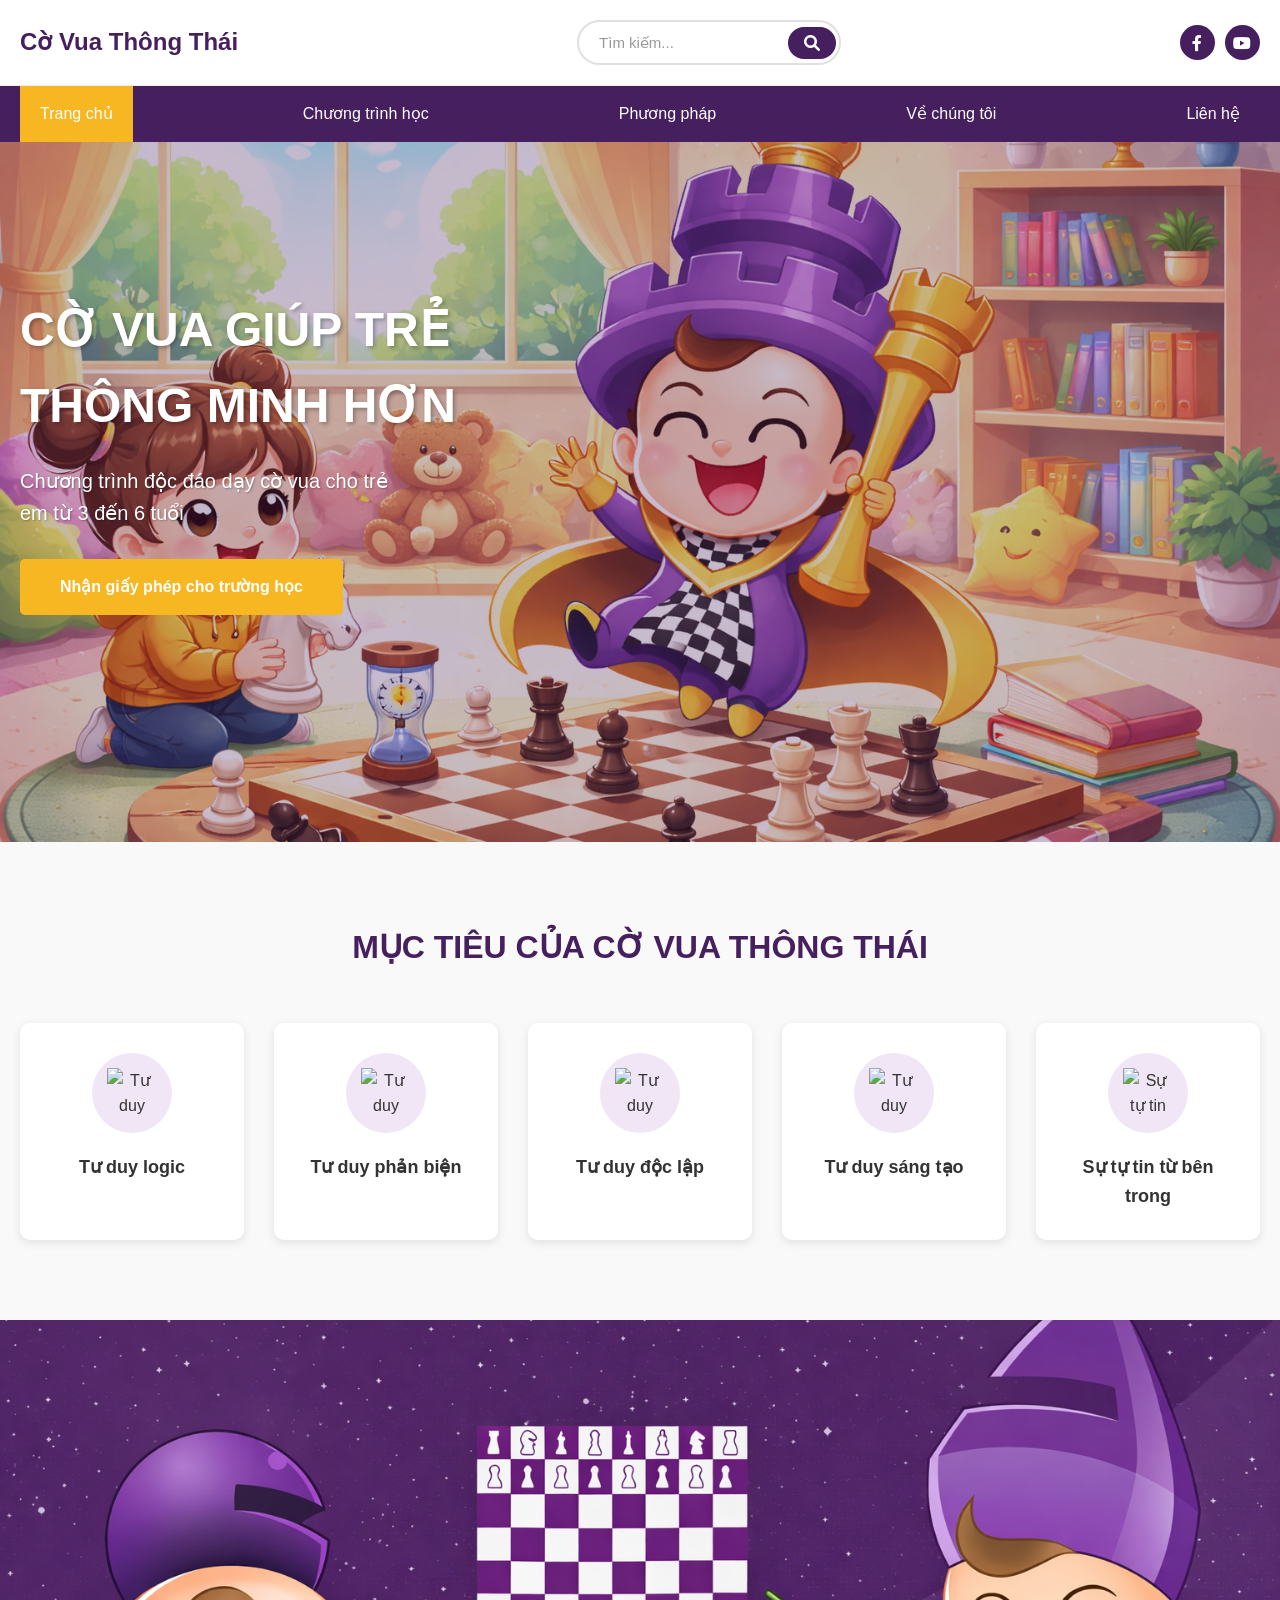
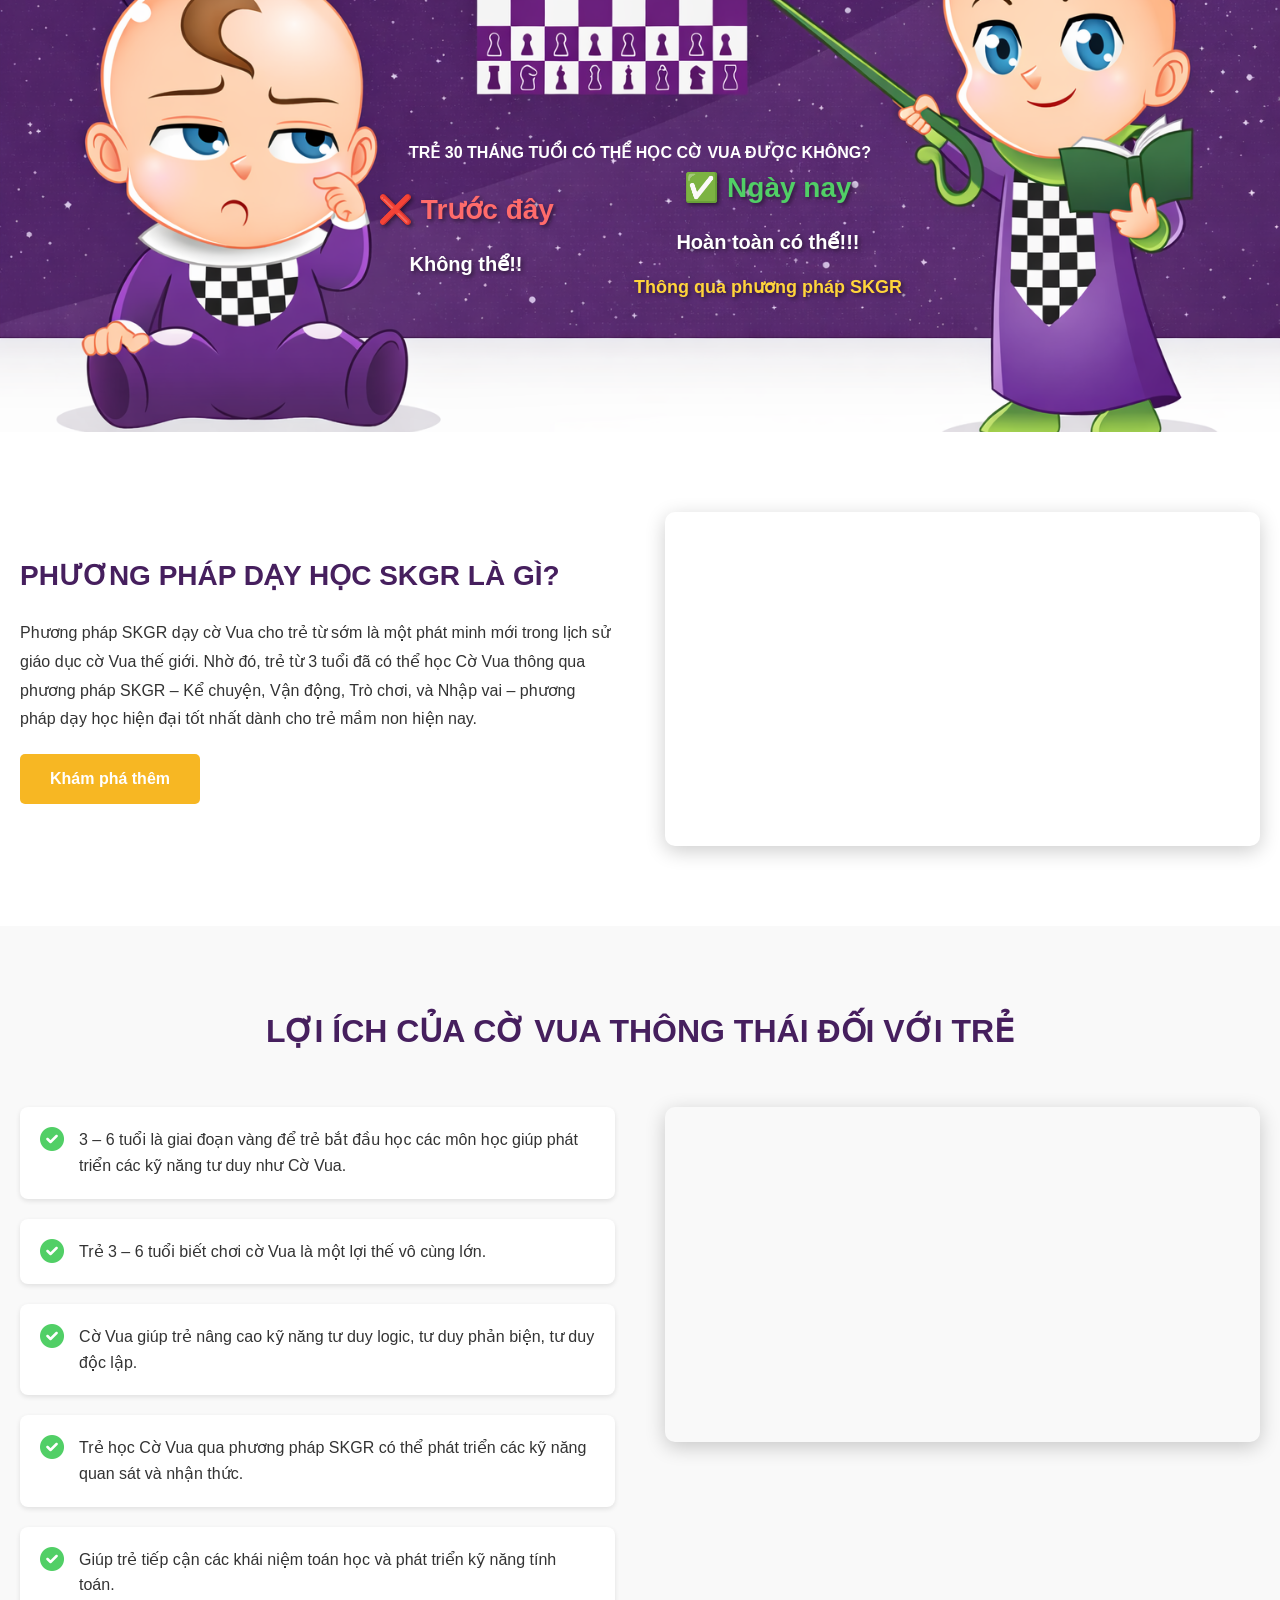
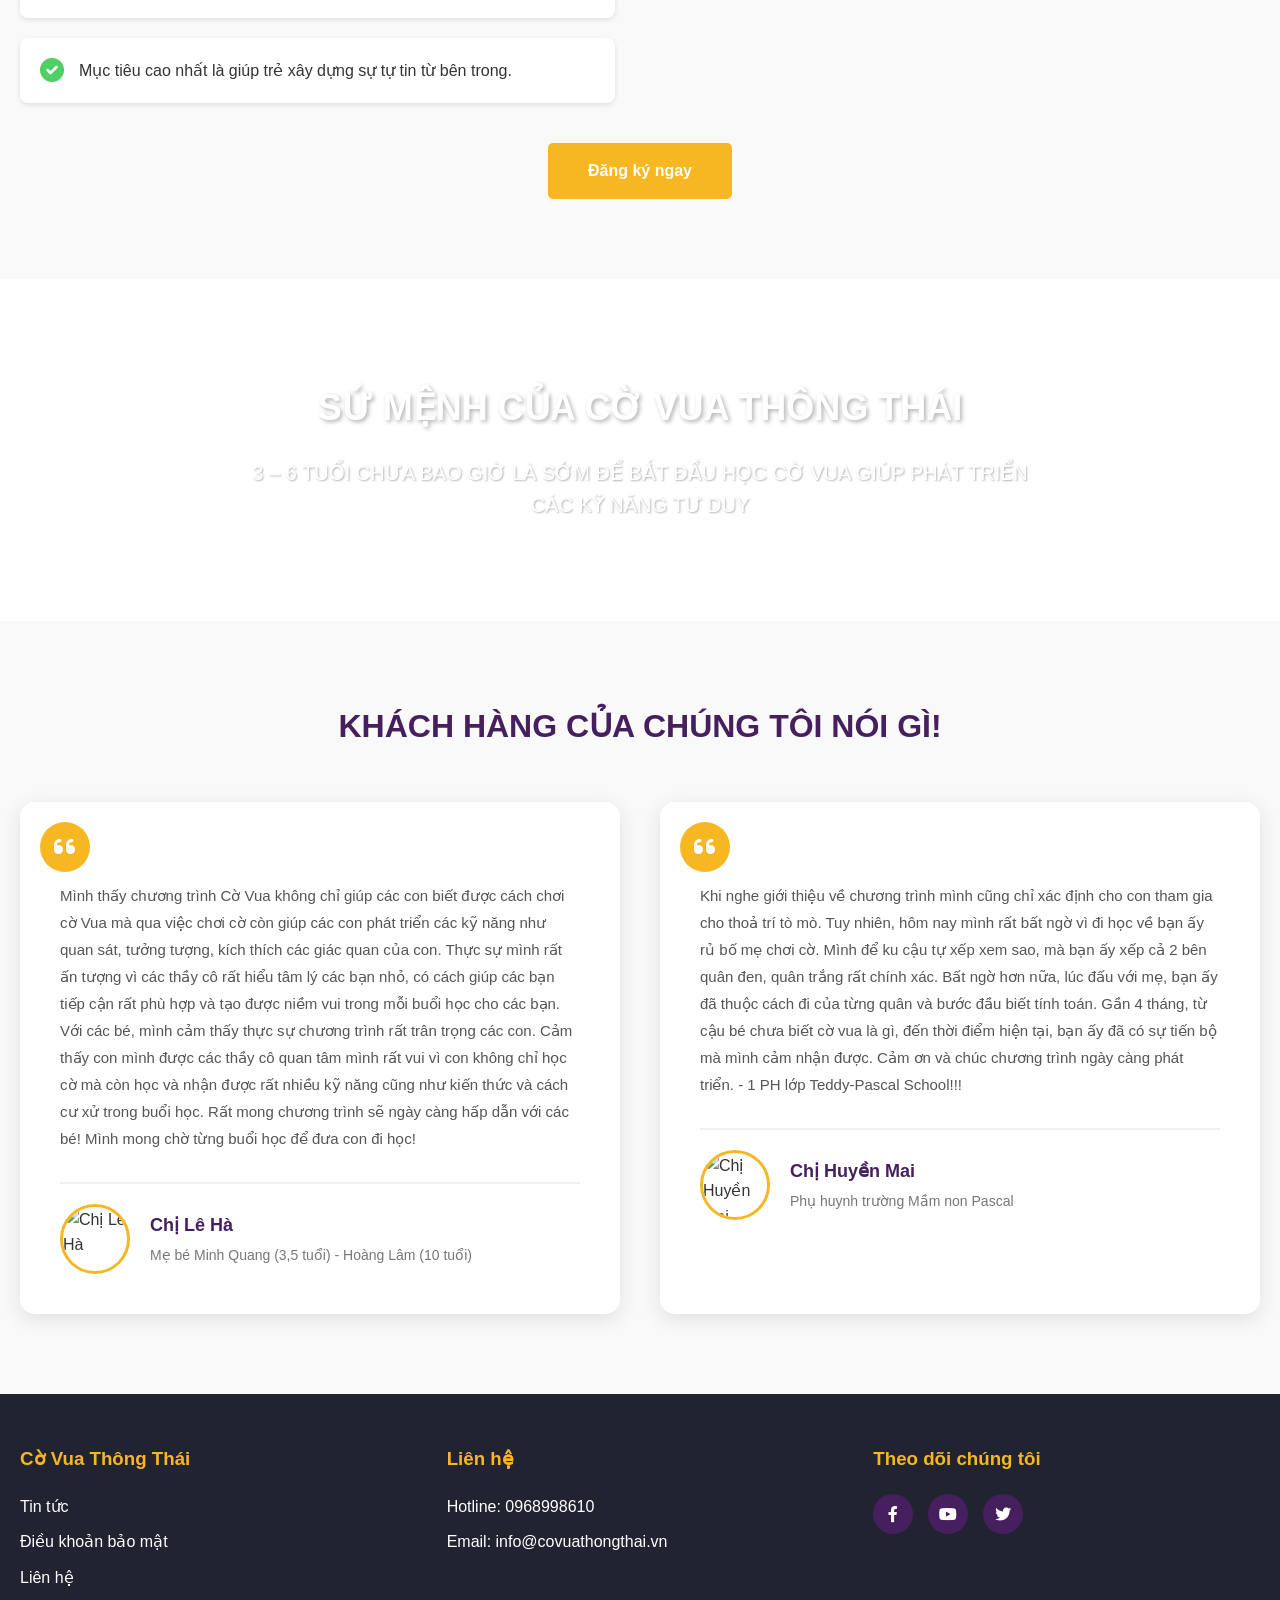
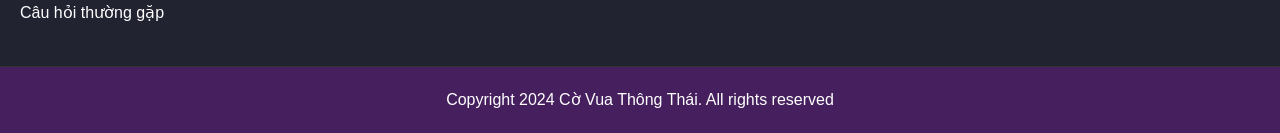
==== commit 6fba094d: "'h'" ====
--- a/index.html
+++ b/index.html
@@ -1,904 +1,274 @@
 <!DOCTYPE html>
 <html lang="vi">
-
 <head>
-  <meta charset="UTF-8" />
-  <meta name="viewport" content="width=device-width, initial-scale=1.0" />
-  <meta name="description"
-    content="Trung Tâm Cờ Vua Happy Chess - Đào tạo cờ vua chuyên nghiệp cho mọi lứa tuổi. Đội ngũ huấn luyện viên giàu kinh nghiệm, phương pháp giảng dạy hiện đại." />
-  <title>Happy Chess | Trung Tâm Dạy Cờ Vua Chuyên Nghiệp</title>
-  <link rel="preconnect" href="https://fonts.googleapis.com" />
-  <link rel="preconnect" href="https://fonts.gstatic.com" crossorigin />
-  <link
-    href="https://fonts.googleapis.com/css2?family=Quicksand:wght@400;500;600;700&family=Roboto:wght@300;400;500;700&display=swap"
-    rel="stylesheet" />
-  <link rel="stylesheet" href="https://cdnjs.cloudflare.com/ajax/libs/font-awesome/6.5.0/css/all.min.css" />
-  <link rel="stylesheet" href="style.css" />
+    <meta charset="UTF-8">
+    <meta name="viewport" content="width=device-width, initial-scale=1.0">
+    <meta name="description" content="Cờ Vua Thông Thái - Phát triển tư duy cho trẻ">
+    <title>Cờ Vua Thông Thái - Phát triển tư duy cho trẻ</title>
+    <link rel="stylesheet" href="css/style.css">
+    <link rel="stylesheet" href="https://cdnjs.cloudflare.com/ajax/libs/font-awesome/6.0.0/css/all.min.css">
 </head>
-
 <body>
-
-  <!-- ========== HEADER ========== -->
-  <header id="main-header">
-    <!-- Top Bar -->
-    <div class="header-topbar">
-      <div class="container">
-        <div class="topbar-inner">
-          <div class="topbar-left">
-            <span><i class="fas fa-map-marker-alt"></i> KCN Tân Hương, Xã Tân Hương, tỉnh Đồng Tháp.</span>
-            <span><i class="far fa-clock"></i> Thứ 2 – Chủ nhật: 8:00 – 20:00</span>
-          </div>
-          <div class="topbar-right">
-            <a href="#" target="_blank" aria-label="Facebook"><i class="fab fa-facebook-f"></i></a>
-            <a href="#" target="_blank" aria-label="TikTok"><i class="fab fa-tiktok"></i></a>
-            <a href="https://zalo.me/0834636373" target="_blank" aria-label="Zalo"><i
-                class="fas fa-comment-dots"></i></a>
-          </div>
-        </div>
-      </div>
-    </div>
-
-    <!-- Main Nav -->
-    <div class="header-main" id="sticky-header">
-      <div class="container">
-        <div class="header-main-inner">
-          <!-- Logo -->
-          <div class="logo">
-            <a href="#home">
-              <div class="logo-icon"><i class="fas fa-chess"></i></div>
-              <div class="logo-text">
-                <span class="logo-title">Happy Chess</span>
-                <span class="logo-sub">Trung Tâm Cờ Vua</span>
-              </div>
-            </a>
-          </div>
-
-          <!-- Desktop Nav -->
-          <nav class="main-nav" id="main-nav">
-            <ul>
-              <li><a href="#home" class="nav-link active">Trang chủ</a></li>
-              <li><a href="#about" class="nav-link">Giới thiệu</a></li>
-              <li><a href="#services" class="nav-link">Khóa học</a></li>
-              <li><a href="#doctors" class="nav-link">Huấn luyện viên</a></li>
-              <li><a href="#testimonials" class="nav-link">Học viên</a></li>
-              <li><a href="#blog" class="nav-link">Tin tức</a></li>
-              <li><a href="#contact" class="nav-link">Liên hệ</a></li>
-            </ul>
-          </nav>
-
-          <!-- CTA -->
-          <div class="header-cta">
-            <a href="#" class="btn-phone"><i class="fas fa-phone-alt"></i> 0834 636 373</a>
-            <a href="https://zalo.me/0834636373" class="btn-primary">Liên hệ</a>
-          </div>
-
-          <!-- Mobile Toggle -->
-          <button class="mobile-menu-toggle" id="mobile-toggle" aria-label="Open menu">
-            <i class="fas fa-bars"></i>
-          </button>
-        </div>
-      </div>
-    </div>
-  </header>
-
-  <!-- Mobile Menu -->
-  <div class="mobile-menu-overlay" id="mobile-overlay"></div>
-  <div class="mobile-menu" id="mobile-menu">
-    <div class="mobile-menu-header">
-      <div class="logo">
-        <div class="logo-icon"><i class="fas fa-chess"></i></div>
-        <div class="logo-text">
-          <span class="logo-title">Happy Chess</span>
-          <span class="logo-sub">Trung Tâm Cờ Vua</span>
-        </div>
-      </div>
-      <button class="mobile-menu-close" id="mobile-close"><i class="fas fa-times"></i></button>
-    </div>
-    <ul class="mobile-nav-links">
-      <li><a href="#home">Trang chủ</a></li>
-      <li><a href="#about">Giới thiệu</a></li>
-      <li><a href="#services">Khóa học</a></li>
-      <li><a href="#doctors">Huấn luyện viên</a></li>
-      <li><a href="#testimonials">Học viên</a></li>
-      <li><a href="#blog">Tin tức</a></li>
-      <li><a href="#contact">Liên hệ</a></li>
-    </ul>
-    <a href="#appointment" class="btn-primary mobile-cta">Đặt lịch hẹn</a>
-  </div>
-
-  <main>
-    <!-- ========== HERO SECTION ========== -->
-    <section class="hero-section" id="home">
-      <div class="hero-slider" id="hero-slider">
-        <!-- Slide 1 -->
-        <div class="hero-slide active"
-          style="background-image: url('https://www.eduoka.com/uploads/0000/17/2024/05/06/trung-tam-day-co-vua-quan-11.jpg');">
-          <div class="hero-overlay"></div>
-          <div class="container">
+    <!-- Header -->
+    <header class="header">
+        <div class="header-top">
+            <div class="container">
+                <div class="header-content">
+                    <div class="logo">
+                        <a href="index.html">
+                            <h2>Cờ Vua Thông Thái</h2>
+                        </a>
+                    </div>
+                    <div class="header-search">
+                        <input type="text" placeholder="Tìm kiếm...">
+                        <button><i class="fas fa-search"></i></button>
+                    </div>
+                    <div class="header-right">
+                        <div class="social-icons">
+                            <a href="#"><i class="fab fa-facebook-f"></i></a>
+                            <a href="#"><i class="fab fa-youtube"></i></a>
+                        </div>
+                    </div>
+                </div>
+            </div>
+        </div>
+        
+        <nav class="navbar">
+            <div class="container">
+                <div class="navbar-wrapper">
+                    <button class="hamburger" id="hamburger">
+                        <span></span>
+                        <span></span>
+                        <span></span>
+                    </button>
+                    <ul class="nav-menu" id="navMenu">
+                        <li><a href="index.html" class="active">Trang chủ</a></li>
+                        <li><a href="program.html">Chương trình học</a></li>
+                        <li><a href="method.html">Phương pháp</a></li>
+                        <li><a href="about.html">Về chúng tôi</a></li>
+                        <li><a href="contact.html">Liên hệ</a></li>
+                    </ul>
+                </div>
+            </div>
+        </nav>
+    </header>
+
+    <!-- Hero Banner -->
+    <section class="hero-banner">
+        <div class="container">
             <div class="hero-content">
-              <span class="hero-badge animate-in">Đào tạo cờ vua chuyên nghiệp</span>
-              <h1 class="hero-title animate-in">Huấn luyện viên<br /><span class="text-accent">tận tâm &amp; chuyên
-                  nghiệp</span></h1>
-              <p class="hero-desc animate-in">Chúng tôi mang đến môi trường học cờ vua chuyên nghiệp, hiện đại và
-                thân thiện. Với đội ngũ huấn luyện viên giàu kinh nghiệm và phương pháp giảng dạy tiên tiến, sự phát
-                triển của bạn là ưu
-                tiên hàng đầu của chúng tôi.</p>
-              <div class="hero-actions animate-in">
-                <a href="#services" class="btn-primary btn-lg">Xem khóa học <i class="fas fa-arrow-right"></i></a>
-                <a href="#appointment" class="btn-outline btn-lg">Đăng ký ngay</a>
-              </div>
-            </div>
-          </div>
-        </div>
-
-        <!-- Slide 2 -->
-        <div class="hero-slide"
-          style="background-image: url('https://www.eduoka.com/uploads/0000/17/2024/05/06/trung-tam-day-co-vua-quan-11.jpg');">
-          <div class="hero-overlay"></div>
-          <div class="container">
-            <div class="hero-content">
-              <span class="hero-badge animate-in">Kinh nghiệm 15+ năm</span>
-              <h1 class="hero-title animate-in">Khóa học cờ vua<br /><span class="text-accent">toàn diện &amp; hiệu
-                  quả</span></h1>
-              <p class="hero-desc animate-in">Từ cơ bản đến nâng cao, từ học viên mới đến kỳ thủ thi đấu – chúng tôi
-                đồng hành cùng bạn qua mọi giai đoạn phát triển kỹ năng cờ vua.</p>
-              <div class="hero-actions animate-in">
-                <a href="#about" class="btn-primary btn-lg">Tìm hiểu thêm <i class="fas fa-arrow-right"></i></a>
-                <a href="tel:0834636373" class="btn-outline btn-lg"><i class="fas fa-phone-alt"></i> Gọi ngay</a>
-              </div>
-            </div>
-          </div>
-        </div>
-      </div>
-
-      <!-- Slider Controls -->
-      <div class="slider-controls">
-        <button class="slider-btn slider-prev" id="slider-prev" aria-label="Previous slide"><i
-            class="fas fa-chevron-left"></i></button>
-        <div class="slider-dots" id="slider-dots">
-          <button class="dot active" data-index="0" aria-label="Slide 1"></button>
-          <button class="dot" data-index="1" aria-label="Slide 2"></button>
-        </div>
-        <button class="slider-btn slider-next" id="slider-next" aria-label="Next slide"><i
-            class="fas fa-chevron-right"></i></button>
-      </div>
-
-      <!-- Hero Stats Bar -->
-      <div class="hero-stats">
-        <div class="container">
-          <div class="stats-grid">
-            <div class="stat-item">
-              <div class="stat-icon"><i class="fas fa-user-md"></i></div>
-              <div class="stat-info">
-                <span class="stat-num">15+</span>
-                <span class="stat-label">Năm đào tạo</span>
-              </div>
-            </div>
-            <div class="stat-item">
-              <div class="stat-icon"><i class="fas fa-stethoscope"></i></div>
-              <div class="stat-info">
-                <span class="stat-num">50+</span>
-                <span class="stat-label">Huấn luyện viên</span>
-              </div>
-            </div>
-            <div class="stat-item">
-              <div class="stat-icon"><i class="fas fa-smile"></i></div>
-              <div class="stat-info">
-                <span class="stat-num">5K+</span>
-                <span class="stat-label">Học viên đã đào tạo</span>
-              </div>
-            </div>
-            <div class="stat-item">
-              <div class="stat-icon"><i class="fas fa-award"></i></div>
-              <div class="stat-info">
-                <span class="stat-num">100+</span>
-                <span class="stat-label">Giải thưởng quốc gia</span>
-              </div>
-            </div>
-          </div>
-        </div>
-      </div>
-    </section>
-
-    <!-- ========== SERVICES SECTION ========== -->
-    <section class="services-section" id="services">
-      <div class="container">
-        <div class="section-header">
-          <span class="section-subtitle">Các khóa học cờ vua chuyên nghiệp</span>
-          <h2 class="section-title">Khóa học hàng đầu</h2>
-          <p class="section-desc">Mang đến trải nghiệm học tập đáng tin cậy với đội ngũ huấn luyện viên tận tâm, giúp
-            bạn
-            phát triển tư duy logic và kỹ năng cờ vua vượt trội.</p>
-        </div>
-
-        <div class="services-grid">
-          <!-- Service 1 -->
-          <div class="service-card" data-aos="fade-up" data-aos-delay="0">
-            <div class="service-img">
-              <img src="https://www.eduoka.com/uploads/0000/17/2024/05/06/trung-tam-day-co-vua-quan-11.jpg"
-                alt="Khám Thai" loading="lazy" />
-              <div class="service-img-overlay"></div>
-            </div>
-            <div class="service-icon-wrap">
-              <div class="service-icon"><i class="fas fa-baby"></i></div>
-            </div>
-            <div class="service-content">
-              <h3>Cờ Vua Cơ Bản</h3>
-              <p>Học các nước đi, quy tắc và chiến thuật cơ bản.</p>
-              <a href="#appointment" class="service-link">Đăng ký <i class="fas fa-long-arrow-alt-right"></i></a>
-            </div>
-          </div>
-
-          <!-- Service 2 -->
-          <div class="service-card" data-aos="fade-up" data-aos-delay="100">
-            <div class="service-img">
-              <img src="https://www.eduoka.com/uploads/0000/17/2024/05/06/trung-tam-day-co-vua-quan-11.jpg"
-                alt="Khám Phụ Khoa" loading="lazy" />
-              <div class="service-img-overlay"></div>
-            </div>
-            <div class="service-icon-wrap">
-              <div class="service-icon"><i class="fas fa-female"></i></div>
-            </div>
-            <div class="service-content">
-              <h3>Cờ Vua Nâng Cao</h3>
-              <p>Chiến thuật phức tạp và kỹ thuật thi đấu chuyên sâu.</p>
-              <a href="#appointment" class="service-link">Đăng ký <i class="fas fa-long-arrow-alt-right"></i></a>
-            </div>
-          </div>
-
-          <!-- Service 3 -->
-          <div class="service-card" data-aos="fade-up" data-aos-delay="200">
-            <div class="service-img">
-              <img src="https://www.eduoka.com/uploads/0000/17/2024/05/06/trung-tam-day-co-vua-quan-11.jpg"
-                alt="Siêu Âm" loading="lazy" />
-              <div class="service-img-overlay"></div>
-            </div>
-            <div class="service-icon-wrap">
-              <div class="service-icon"><i class="fas fa-x-ray"></i></div>
-            </div>
-            <div class="service-content">
-              <h3>Khai Cuộc</h3>
-              <p>Học các khai cuộc phổ biến và chiến lược mở đầu.</p>
-              <a href="#appointment" class="service-link">Đăng ký <i class="fas fa-long-arrow-alt-right"></i></a>
-            </div>
-          </div>
-
-          <!-- Service 4 -->
-          <div class="service-card" data-aos="fade-up" data-aos-delay="0">
-            <div class="service-img">
-              <img src="https://www.eduoka.com/uploads/0000/17/2024/05/06/trung-tam-day-co-vua-quan-11.jpg"
-                alt="Xét Nghiệm Tiền Sản" loading="lazy" />
-              <div class="service-img-overlay"></div>
-            </div>
-            <div class="service-icon-wrap">
-              <div class="service-icon"><i class="fas fa-flask"></i></div>
-            </div>
-            <div class="service-content">
-              <h3>Tàn Cuộc</h3>
-              <p>Kỹ thuật chiếu hết và xử lý các tình huống tàn cuộc.</p>
-              <a href="#appointment" class="service-link">Đăng ký <i class="fas fa-long-arrow-alt-right"></i></a>
-            </div>
-          </div>
-
-          <!-- Service 5 -->
-          <div class="service-card" data-aos="fade-up" data-aos-delay="100">
-            <div class="service-img">
-              <img src="https://www.eduoka.com/uploads/0000/17/2024/05/06/trung-tam-day-co-vua-quan-11.jpg"
-                alt="Kế Hoạch Hóa Gia Đình" loading="lazy" />
-              <div class="service-img-overlay"></div>
-            </div>
-            <div class="service-icon-wrap">
-              <div class="service-icon"><i class="fas fa-hand-holding-heart"></i></div>
-            </div>
-            <div class="service-content">
-              <h3>Cờ Vua Trẻ Em</h3>
-              <p>Khóa học dành riêng cho trẻ em từ 5-12 tuổi.</p>
-              <a href="#appointment" class="service-link">Đăng ký <i class="fas fa-long-arrow-alt-right"></i></a>
-            </div>
-          </div>
-
-          <!-- Service 6 -->
-          <div class="service-card" data-aos="fade-up" data-aos-delay="200">
-            <div class="service-img">
-              <img src="https://www.eduoka.com/uploads/0000/17/2024/05/06/trung-tam-day-co-vua-quan-11.jpg"
-                alt="Hỗ trợ sinh sản" loading="lazy" />
-              <div class="service-img-overlay"></div>
-            </div>
-            <div class="service-icon-wrap">
-              <div class="service-icon"><i class="fas fa-heartbeat"></i></div>
-            </div>
-            <div class="service-content">
-              <h3>Luyện Thi Đấu</h3>
-              <p>Chuẩn bị cho các giải đấu và thi cấp bậc.</p>
-              <a href="#appointment" class="service-link">Đăng ký <i class="fas fa-long-arrow-alt-right"></i></a>
-            </div>
-          </div>
-        </div>
-      </div>
-    </section>
-
-    <!-- ========== ABOUT SECTION ========== -->
-    <section class="about-section" id="about">
-      <div class="container">
-        <div class="about-grid">
-          <!-- Image Side -->
-          <div class="about-image-side" data-aos="fade-right">
-            <div class="about-img-wrap">
-              <img src="https://www.eduoka.com/uploads/0000/17/2024/05/06/trung-tam-day-co-vua-quan-11.jpg"
-                alt="Bác sĩ tư vấn" class="about-main-img" />
-              <div class="about-exp-badge">
-                <div class="exp-num">15<span>+</span></div>
-                <div class="exp-text">Năm đào<br />tạo</div>
-              </div>
-              <div class="about-img-decoration">
-                <div class="deco-circle deco-1"></div>
-                <div class="deco-circle deco-2"></div>
-              </div>
-            </div>
-            <a href="https://www.tiktok.com/@buithitramy2503" class="play-btn" target="_blank" rel="noopener"
-              aria-label="Xem video">
-              <span class="play-icon"><i class="fas fa-play"></i></span>
-              <span class="play-pulse"></span>
-            </a>
-          </div>
-
-          <!-- Content Side -->
-          <div class="about-content-side" data-aos="fade-left">
-            <span class="section-subtitle">Đào tạo cờ vua &amp; phát triển tư duy</span>
-            <h2 class="section-title left">Bất ngờ với chất lượng <span class="text-accent">đào tạo cờ vua</span> của
-              chúng tôi</h2>
-            <p class="about-desc">Đồng hành cùng bạn trên hành trình phát triển kỹ năng cờ vua và tạo nền tảng cho một
-              tư duy logic vượt trội. Với hơn 15 năm kinh nghiệm trong lĩnh vực đào tạo cờ vua, chúng tôi tự hào là địa
-              chỉ
-              tin cậy của hàng nghìn học viên Việt Nam.</p>
-
-            <div class="about-features">
-              <div class="feature-item">
-                <div class="feature-icon"><i class="fas fa-check-circle"></i></div>
-                <span>99% học viên hài lòng</span>
-              </div>
-              <div class="feature-item">
-                <div class="feature-icon"><i class="fas fa-check-circle"></i></div>
-                <span>100% cam kết chất lượng</span>
-              </div>
-              <div class="feature-item">
-                <div class="feature-icon"><i class="fas fa-check-circle"></i></div>
-                <span>Học phí ưu đãi, minh bạch</span>
-              </div>
-              <div class="feature-item">
-                <div class="feature-icon"><i class="fas fa-check-circle"></i></div>
-                <span>Tư vấn miễn phí trực tuyến</span>
-              </div>
-              <div class="feature-item">
-                <div class="feature-icon"><i class="fas fa-check-circle"></i></div>
-                <span>HLV chuyên nghiệp &amp; tận tâm</span>
-              </div>
-              <div class="feature-item">
-                <div class="feature-icon"><i class="fas fa-check-circle"></i></div>
-                <span>Phương pháp giảng dạy hiện đại</span>
-              </div>
-            </div>
-
-            <div class="about-cta-group">
-              <div class="about-phone">
-                <div class="phone-icon-wrap"><i class="fas fa-phone-alt"></i></div>
-                <div class="phone-info">
-                  <span>Dịch vụ 24/7</span>
-                  <a href="tel:0834636373">0834 636 373</a>
-                </div>
-              </div>
-              <a href="#about" class="btn-primary">Tìm hiểu thêm <i class="fas fa-arrow-right"></i></a>
-            </div>
-          </div>
-        </div>
-      </div>
-    </section>
-
-    <!-- ========== COUNTER SECTION ========== -->
-    <section class="counter-section">
-      <div class="container">
-        <div class="counter-grid">
-          <div class="counter-item">
-            <div class="counter-icon"><i class="fas fa-comments"></i></div>
-            <div class="counter-info">
-              <h3 class="counter-num" data-target="15">0</h3><span class="counter-plus">+</span>
-              <p>Năm đào tạo</p>
-              <span class="counter-desc">Luôn đồng hành cùng học viên Việt</span>
-            </div>
-          </div>
-          <div class="counter-item">
-            <div class="counter-icon"><i class="fas fa-briefcase-medical"></i></div>
-            <div class="counter-info">
-              <h3 class="counter-num" data-target="50">0</h3><span class="counter-plus">+</span>
-              <p>Huấn luyện viên</p>
-              <span class="counter-desc">Được đào tạo bài bản trong và ngoài nước</span>
-            </div>
-          </div>
-          <div class="counter-item">
-            <div class="counter-icon"><i class="fas fa-file-medical-alt"></i></div>
-            <div class="counter-info">
-              <h3 class="counter-num" data-target="5000">0</h3><span class="counter-plus">+</span>
-              <p>Học viên đã đào tạo</p>
-              <span class="counter-desc">Tin tưởng và lựa chọn khóa học của chúng tôi</span>
-            </div>
-          </div>
-        </div>
-      </div>
-    </section>
-
-    <!-- ========== DOCTORS SECTION ========== -->
-    <section class="doctors-section" id="doctors">
-      <div class="container">
-        <div class="section-header">
-          <span class="section-subtitle">Đội ngũ huấn luyện viên chuyên nghiệp</span>
-          <h2 class="section-title">Gặp gỡ huấn luyện viên của chúng tôi</h2>
-          <p class="section-desc">Đội ngũ huấn luyện viên giàu kinh nghiệm, tận tâm, luôn lắng nghe và đồng hành cùng
-            bạn trong
-            hành trình chinh phục cờ vua.</p>
-        </div>
-
-        <div class="doctors-grid">
-          <div class="doctor-card">
-            <div class="doctor-img">
-              <div class="doctor-avatar" style="background: linear-gradient(135deg, #0ea5e9, #0284c7);">
-                <i class="fas fa-user-md"></i>
-              </div>
-              <div class="doctor-social">
-                <a href="#" aria-label="Facebook"><i class="fab fa-facebook-f"></i></a>
-                <a href="#" aria-label="LinkedIn"><i class="fab fa-linkedin-in"></i></a>
-              </div>
-            </div>
-            <div class="doctor-info">
-              <h3>HLV Bùi Thị Trà My</h3>
-              <span>Huấn luyện viên trưởng</span>
-              <div class="doctor-rating">
-                <i class="fas fa-star"></i><i class="fas fa-star"></i><i class="fas fa-star"></i><i
-                  class="fas fa-star"></i><i class="fas fa-star"></i>
-              </div>
-            </div>
-          </div>
-
-        </div>
-      </div>
-    </section>
-
-    <!-- ========== APPOINTMENT SECTION ========== -->
-    <section class="appointment-section" id="appointment">
-      <div class="container">
-        <div class="appointment-grid">
-          <!-- Left Content -->
-          <div class="appointment-content" data-aos="fade-right">
-            <span class="section-subtitle">Đào tạo cờ vua &amp; phát triển tư duy</span>
-            <h2 class="section-title left">Chúng tôi ở đây <span class="text-accent">vì bạn</span></h2>
-            <p>Dịch vụ đào tạo cờ vua tận tâm, đáng tin cậy và đặt nhu cầu của bạn lên hàng đầu. Hãy đăng ký ngay để
-              được tư vấn và học thử miễn phí hôm nay.</p>
-
-            <ul class="why-us-list">
-              <li><i class="fas fa-check"></i> 99% học viên hài lòng với khóa học</li>
-              <li><i class="fas fa-check"></i> 100% cam kết chất lượng đào tạo</li>
-              <li><i class="fas fa-check"></i> Học phí ưu đãi, không phát sinh</li>
-              <li><i class="fas fa-check"></i> Tư vấn miễn phí qua điện thoại</li>
-              <li><i class="fas fa-check"></i> Huấn luyện viên chuyên nghiệp 24/7</li>
-              <li><i class="fas fa-check"></i> Hơn 15 năm kinh nghiệm đào tạo</li>
-            </ul>
-
-            <a href="#contact" class="btn-primary">Liên hệ ngay <i class="fas fa-angle-right"></i></a>
-          </div>
-
-          <!-- Appointment Form -->
-          <div class="appointment-form-wrap" data-aos="fade-left">
-            <div class="form-header">
-              <div class="form-header-content">
-                <h3>Đăng ký học</h3>
-                <p>Hãy gọi cho chúng tôi</p>
-              </div>
-              <a href="tel:0834636373" class="form-phone-btn" aria-label="Gọi điện">
-                <i class="fas fa-phone-alt"></i>
-              </a>
-            </div>
-
-            <form class="appointment-form" id="appointment-form" novalidate>
-              <div class="form-row">
-                <div class="form-group">
-                  <label for="service-select">Chọn khóa học</label>
-                  <select id="service-select" name="service">
-                    <option value="">--- Chọn khóa học ---</option>
-                    <option>Cờ Vua Cơ Bản</option>
-                    <option>Cờ Vua Nâng Cao</option>
-                    <option>Khai Cuộc</option>
-                    <option>Tàn Cuộc</option>
-                    <option>Cờ Vua Trẻ Em</option>
-                    <option>Luyện Thi Đấu</option>
-                  </select>
-                </div>
-                <div class="form-group">
-                  <label for="doctor-select">Chọn huấn luyện viên</label>
-                  <select id="doctor-select" name="doctor">
-                    <option value="">--- Chọn HLV ---</option>
-                    <option>HLV Bùi Thị Trà My</option>
-                    <option>HLV Nguyễn Văn Minh</option>
-                    <option>HLV Lê Thị Thu Hà</option>
-                    <option>HLV Phạm Quang Hùng</option>
-                  </select>
-                </div>
-              </div>
-
-              <div class="form-row">
-                <div class="form-group input-icon-wrap">
-                  <label for="patient-name">Họ và tên</label>
-                  <input type="text" id="patient-name" name="name" placeholder="Nguyễn Văn A" required />
-                  <i class="fal fa-user form-icon"></i>
-                </div>
-                <div class="form-group input-icon-wrap">
-                  <label for="patient-email">Địa chỉ Email</label>
-                  <input type="email" id="patient-email" name="email" placeholder="email@example.com" required />
-                  <i class="fal fa-envelope form-icon"></i>
-                </div>
-              </div>
-
-              <div class="form-row">
-                <div class="form-group input-icon-wrap">
-                  <label for="patient-phone">Số điện thoại</label>
-                  <input type="tel" id="patient-phone" name="phone" placeholder="0912 345 678" required />
-                  <i class="fal fa-phone form-icon"></i>
-                </div>
-                <div class="form-group input-icon-wrap">
-                  <label for="appointment-date">Ngày hẹn</label>
-                  <input type="date" id="appointment-date" name="date" required />
-                  <i class="fal fa-calendar-alt form-icon"></i>
-                </div>
-              </div>
-
-              <button type="submit" class="btn-primary form-submit-btn" id="form-submit-btn">
-                <span class="btn-text">Đăng ký ngay</span>
-                <i class="fas fa-arrow-right"></i>
-              </button>
-
-              <div class="form-success" id="form-success">
-                <i class="fas fa-check-circle"></i>
-                <span>Cảm ơn bạn! Chúng tôi sẽ liên hệ xác nhận đăng ký sớm nhất.</span>
-              </div>
-            </form>
-          </div>
-        </div>
-      </div>
-    </section>
-
-    <!-- ========== TESTIMONIALS SECTION ========== -->
-    <section class="testimonials-section" id="testimonials">
-      <div class="container">
-        <div class="section-header">
-          <span class="section-subtitle">Lời đánh giá từ học viên</span>
-          <h2 class="section-title">Học viên nói gì về chúng tôi</h2>
-          <p class="section-desc">Sự hài lòng và tin tưởng từ học viên là động lực để chúng tôi không ngừng nỗ lực
-            mang đến dịch vụ đào tạo cờ vua tốt nhất.</p>
-        </div>
-
-        <div class="testimonials-slider" id="testimonials-slider">
-          <div class="testimonials-track" id="testimonials-track">
-            <!-- Testimonial 1 -->
-            <div class="testimonial-card">
-              <div class="testi-quote"><i class="fas fa-quote-left"></i></div>
-              <p class="testi-text">Tôi rất hài lòng với khóa học cờ vua tại đây. Huấn luyện viên nhiệt tình giải thích
-                từng
-                nước đi, phương pháp giảng dạy dễ hiểu. Nhân viên thân thiện, lớp học sạch sẽ và thoáng mát. Chắc chắn
-                sẽ
-                giới thiệu cho bạn bè.</p>
-              <div class="testi-author">
-                <div class="testi-avatar avatar-1"><i class="fas fa-user"></i></div>
-                <div class="testi-info">
-                  <h4>Nguyễn Văn An</h4>
-                  <span>Học viên – Khóa cơ bản</span>
-                  <div class="testi-stars">
-                    <i class="fas fa-star"></i><i class="fas fa-star"></i><i class="fas fa-star"></i><i
-                      class="fas fa-star"></i><i class="fas fa-star"></i>
-                  </div>
-                </div>
-              </div>
-            </div>
-
-            <!-- Testimonial 2 -->
-            <div class="testimonial-card">
-              <div class="testi-quote"><i class="fas fa-quote-left"></i></div>
-              <p class="testi-text">Sau 6 tháng học tại đây, con tôi đã tiến bộ vượt bậc. Từ một em bé không biết gì về
-                cờ vua, giờ con đã có thể thi đấu và giành giải ba cấp quận. Cảm ơn thầy cô đã tận tâm hướng dẫn!</p>
-              <div class="testi-author">
-                <div class="testi-avatar avatar-2"><i class="fas fa-user"></i></div>
-                <div class="testi-info">
-                  <h4>Trần Thị Kim Oanh</h4>
-                  <span>Phụ huynh – Con học lớp trẻ em</span>
-                  <div class="testi-stars">
-                    <i class="fas fa-star"></i><i class="fas fa-star"></i><i class="fas fa-star"></i><i
-                      class="fas fa-star"></i><i class="fas fa-star"></i>
-                  </div>
-                </div>
-              </div>
-            </div>
-
-            <!-- Testimonial 3 -->
-            <div class="testimonial-card">
-              <div class="testi-quote"><i class="fas fa-quote-left"></i></div>
-              <p class="testi-text">Khóa học nâng cao rất chuyên sâu và bổ ích. Thầy dạy chi tiết từng chiến thuật, phân
-                tích các ván đấu thực tế. Sau khóa học, ELO của tôi tăng 200 điểm. Rất đáng để đầu tư!</p>
-              <div class="testi-author">
-                <div class="testi-avatar avatar-3"><i class="fas fa-user"></i></div>
-                <div class="testi-info">
-                  <h4>Lê Văn Hùng</h4>
-                  <span>Học viên – Khóa nâng cao</span>
-                  <div class="testi-stars">
-                    <i class="fas fa-star"></i><i class="fas fa-star"></i><i class="fas fa-star"></i><i
-                      class="fas fa-star"></i><i class="far fa-star"></i>
-                  </div>
-                </div>
-              </div>
-            </div>
-
-            <!-- Testimonial 4 -->
-            <div class="testimonial-card">
-              <div class="testi-quote"><i class="fas fa-quote-left"></i></div>
-              <p class="testi-text">Trung tâm có môi trường học tập chuyên nghiệp, trang thiết bị hiện đại. Các giải đấu
-                nội bộ giúp học viên có cơ hội thực chiến. Giá cả hợp lý, không phát sinh thêm. Sẽ tiếp tục học các khóa
-                nâng cao.</p>
-              <div class="testi-author">
-                <div class="testi-avatar avatar-4"><i class="fas fa-user"></i></div>
-                <div class="testi-info">
-                  <h4>Phạm Minh Tuấn</h4>
-                  <span>Học viên – Khóa thi đấu</span>
-                  <div class="testi-stars">
-                    <i class="fas fa-star"></i><i class="fas fa-star"></i><i class="fas fa-star"></i><i
-                      class="fas fa-star"></i><i class="fas fa-star"></i>
-                  </div>
-                </div>
-              </div>
-            </div>
-          </div>
-        </div>
-
-        <div class="testi-controls">
-          <button class="testi-btn testi-prev" id="testi-prev" aria-label="Previous"><i
-              class="fas fa-chevron-left"></i></button>
-          <div class="testi-dots" id="testi-dots"></div>
-          <button class="testi-btn testi-next" id="testi-next" aria-label="Next"><i
-              class="fas fa-chevron-right"></i></button>
-        </div>
-      </div>
-    </section>
-
-    <!-- ========== BLOG SECTION ========== -->
-    <section class="blog-section" id="blog">
-      <div class="container">
-        <div class="section-header">
-          <span class="section-subtitle">Cập nhật tin tức cờ vua</span>
-          <h2 class="section-title">Tin tức mới nhất</h2>
-          <p class="section-desc">Cập nhật những thông tin về cờ vua, xu hướng đào tạo và các giải đấu với những thông
-            tin
-            nhanh chóng và đáng tin cậy.</p>
-        </div>
-
-        <div class="blog-grid">
-          <article class="blog-card">
-            <div class="blog-img">
-              <img src="https://www.eduoka.com/uploads/0000/17/2024/05/06/trung-tam-day-co-vua-quan-11.jpg"
-                alt="Khám thai" loading="lazy" />
-              <div class="blog-date-badge">
-                <span class="blog-day">15</span>
-                <span>Th3 2025</span>
-              </div>
-              <div class="blog-category">Cờ vua cơ bản</div>
-            </div>
-            <div class="blog-content">
-              <div class="blog-meta">
-                <span><i class="far fa-folder"></i> Kỹ năng cờ vua</span>
-                <span><i class="far fa-user"></i> HLV Bùi Thị Trà My</span>
-              </div>
-              <h3><a href="#">10 điều người mới chơi cờ vua cần biết</a></h3>
-              <a href="#" class="blog-read-more">Đọc thêm <i class="far fa-long-arrow-alt-right"></i></a>
-            </div>
-          </article>
-
-          <article class="blog-card">
-            <div class="blog-img">
-              <img src="https://www.eduoka.com/uploads/0000/17/2024/05/06/trung-tam-day-co-vua-quan-11.jpg"
-                alt="Điều trị hiếm muộn" loading="lazy" />
-              <div class="blog-date-badge">
-                <span class="blog-day">08</span>
-                <span>Th3 2025</span>
-              </div>
-              <div class="blog-category">Chiến thuật</div>
-            </div>
-            <div class="blog-content">
-              <div class="blog-meta">
-                <span><i class="far fa-folder"></i> Nâng cao</span>
-                <span><i class="far fa-user"></i> HLV Nguyễn Minh</span>
-              </div>
-              <h3><a href="#">Chiến thuật tấn công và phòng thủ hiệu quả</a></h3>
-              <a href="#" class="blog-read-more">Đọc thêm <i class="far fa-long-arrow-alt-right"></i></a>
-            </div>
-          </article>
-
-          <article class="blog-card">
-            <div class="blog-img">
-              <img src="https://www.eduoka.com/uploads/0000/17/2024/05/06/trung-tam-day-co-vua-quan-11.jpg"
-                alt="Sức khỏe phụ nữ" loading="lazy" />
-              <div class="blog-date-badge">
-                <span class="blog-day">01</span>
-                <span>Th3 2025</span>
-              </div>
-              <div class="blog-category">Giải đấu</div>
-            </div>
-            <div class="blog-content">
-              <div class="blog-meta">
-                <span><i class="far fa-folder"></i> Thi đấu</span>
-                <span><i class="far fa-user"></i> HLV Lê Hùng</span>
-              </div>
-              <h3><a href="#">Chuẩn bị tâm lý cho giải đấu cờ vua</a></h3>
-              <a href="#" class="blog-read-more">Đọc thêm <i class="far fa-long-arrow-alt-right"></i></a>
-            </div>
-          </article>
-        </div>
-      </div>
-    </section>
-
-    <!-- ========== CONTACT SECTION ========== -->
-    <section class="contact-section" id="contact">
-      <div class="container">
-        <div class="contact-grid">
-          <!-- Contact Info -->
-          <div class="contact-info-side">
-            <span class="section-subtitle">Liên hệ với chúng tôi</span>
-            <h2 class="section-title left">Chúng tôi sẵn sàng<br /><span class="text-accent">lắng nghe bạn</span></h2>
-
-            <div class="contact-items">
-              <div class="contact-item">
-                <div class="contact-item-icon"><i class="fas fa-map-marker-alt"></i></div>
-                <div class="contact-item-info">
-                  <h4>Địa chỉ phòng khám</h4>
-                  <p>KCN Tân Hương, Xã Tân Hương, tỉnh Đồng Tháp.</p>
-                </div>
-              </div>
-              <div class="contact-item">
-                <div class="contact-item-icon"><i class="fas fa-phone-alt"></i></div>
-                <div class="contact-item-info">
-                  <h4>Điện thoại</h4>
-                  <p><a href="tel:0834636373">0834 636 373</a></p>
-                </div>
-              </div>
-              <div class="contact-item">
-                <div class="contact-item-icon"><i class="fas fa-envelope"></i></div>
-                <div class="contact-item-info">
-                  <h4>Email</h4>
-                  <p><a href="mailto:info@happychess.vn">info@happychess.vn</a></p>
-                </div>
-              </div>
-              <div class="contact-item">
-                <div class="contact-item-icon"><i class="far fa-clock"></i></div>
-                <div class="contact-item-info">
-                  <h4>Giờ làm việc</h4>
-                  <p>Thứ 2 – Chủ nhật: 8:00 – 20:00</p>
-                </div>
-              </div>
-            </div>
-
-            <div class="contact-social">
-              <a href="#" class="social-btn" aria-label="Facebook"><i class="fab fa-facebook-f"></i></a>
-              <a href="#" class="social-btn" aria-label="TikTok"><i class="fab fa-tiktok"></i></a>
-              <a href="https://zalo.me/0834636373" class="social-btn" aria-label="Zalo"><i
-                  class="fas fa-comment-dots"></i></a>
-            </div>
-          </div>
-
-          <!-- Map Placeholder -->
-          <div class="contact-map-side">
-            <div class="map-placeholder">
-              <iframe
-                src="https://www.google.com/maps/embed?pb=!1m18!1m12!1m3!1d3919.1775823499494!2d106.68232!3d10.79506!2m3!1f0!2f0!3f0!3m2!1i1024!2i768!4f13.1!3m3!1m2!1s0x317528d7b9978783%3A0xba62acf59fbb0060!2sNguy%E1%BB%85n%20Th%E1%BB%8B%20Minh%20Khai%2C%20Qu%E1%BA%ADn%203%2C%20Th%C3%A0nh%20ph%E1%BB%91%20H%E1%BB%93%20Ch%C3%AD%20Minh!5e0!3m2!1svi!2svn!4v1699999999999!5m2!1svi!2svn"
-                width="100%" height="100%" style="border:0;" allowfullscreen="" loading="lazy"
-                referrerpolicy="no-referrer-when-downgrade" title="Bản đồ Sản Phụ Khoa Happy">
-              </iframe>
-            </div>
-          </div>
-        </div>
-      </div>
-    </section>
-  </main>
-
-  <!-- ========== FOOTER ========== -->
-  <footer class="site-footer">
-    <div class="footer-top">
-      <div class="container">
-        <div class="footer-grid">
-          <!-- Brand -->
-          <div class="footer-col footer-brand">
-            <div class="footer-logo">
-              <div class="logo-icon"><i class="fas fa-chess"></i></div>
-              <div class="logo-text">
-                <span class="logo-title">Happy Chess</span>
-                <span class="logo-sub">Trung Tâm Cờ Vua</span>
-              </div>
-            </div>
-            <p>Đồng hành cùng học viên Việt Nam trên hành trình phát triển kỹ năng cờ vua và tư duy logic trong suốt hơn
-              15
-              năm qua.</p>
-            <div class="footer-social">
-              <a href="#" aria-label="Facebook"><i class="fab fa-facebook-f"></i></a>
-              <a href="#" aria-label="TikTok"><i class="fab fa-tiktok"></i></a>
-              <a href="https://zalo.me/0834636373" aria-label="Zalo"><i class="fas fa-comment-dots"></i></a>
-            </div>
-          </div>
-
-          <!-- Quick Links -->
-          <div class="footer-col">
-            <h4>Liên kết nhanh</h4>
-            <ul class="footer-links">
-              <li><a href="#home"><i class="fas fa-chevron-right"></i> Trang chủ</a></li>
-              <li><a href="#about"><i class="fas fa-chevron-right"></i> Giới thiệu</a></li>
-              <li><a href="#services"><i class="fas fa-chevron-right"></i> Khóa học</a></li>
-              <li><a href="#doctors"><i class="fas fa-chevron-right"></i> Huấn luyện viên</a></li>
-              <li><a href="#blog"><i class="fas fa-chevron-right"></i> Tin tức</a></li>
-              <li><a href="#contact"><i class="fas fa-chevron-right"></i> Liên hệ</a></li>
-            </ul>
-          </div>
-
-          <!-- Services -->
-          <div class="footer-col">
-            <h4>Khóa học</h4>
-            <ul class="footer-links">
-              <li><a href="#services"><i class="fas fa-chevron-right"></i> Cờ Vua Cơ Bản</a></li>
-              <li><a href="#services"><i class="fas fa-chevron-right"></i> Cờ Vua Nâng Cao</a></li>
-              <li><a href="#services"><i class="fas fa-chevron-right"></i> Khai Cuộc</a></li>
-              <li><a href="#services"><i class="fas fa-chevron-right"></i> Tàn Cuộc</a></li>
-              <li><a href="#services"><i class="fas fa-chevron-right"></i> Cờ Vua Trẻ Em</a></li>
-              <li><a href="#services"><i class="fas fa-chevron-right"></i> Luyện Thi Đấu</a></li>
-            </ul>
-          </div>
-
-          <!-- Working Hours -->
-          <div class="footer-col">
-            <h4>Giờ hoạt động</h4>
-            <div class="footer-hours">
-              <table>
-                <tr>
-                  <td>Thứ 2 – Chủ nhật</td>
-                  <td>8:00 – 20:00</td>
-                </tr>
-              </table>
-            </div>
-            <div class="footer-contact-item">
-              <i class="fas fa-phone-alt"></i>
-              <a href="tel:0834636373">0834 636 373</a>
-            </div>
-            <div class="footer-contact-item">
-              <i class="fas fa-envelope"></i>
-              <a href="mailto:info@happychess.vn">info@happychess.vn</a>
-            </div>
-          </div>
-        </div>
-      </div>
-    </div>
-
-    <div class="footer-bottom">
-      <div class="container">
-        <p>&copy; 2025 Happy Chess - Trung Tâm Cờ Vua. Bảo lưu toàn bộ quyền.</p>
-        <p>Được thiết kế với <i class="fas fa-heart" style="color:#f43f5e;"></i> cho sự phát triển tư duy Việt Nam</p>
-      </div>
-    </div>
-  </footer>
-
-  <!-- Back to Top -->
-  <button class="back-to-top" id="back-to-top" aria-label="Về đầu trang">
-    <i class="fas fa-chevron-up"></i>
-  </button>
-
-  <!-- Floating CTA -->
-  <div class="floating-cta">
-    <a href="tel:0834636373" class="floating-btn phone-float" aria-label="Gọi điện">
-      <i class="fas fa-phone-alt"></i>
-      <span class="float-pulse"></span>
-    </a>
-
-  </div>
-
-  <script src="script.js"></script>
+                <div class="hero-text">
+                    <h1>CỜ VUA GIÚP TRẺ<br>THÔNG MINH HƠN</h1>
+                    <p>Chương trình độc đáo dạy cờ vua cho trẻ<br>em từ 3 đến 6 tuổi</p>
+                    <a href="contact.html" class="btn-primary">Nhận giấy phép cho trường học</a>
+                </div>
+            </div>
+        </div>
+    </section>
+
+    <!-- Goals Section -->
+    <section class="goals-section">
+        <div class="container">
+            <h2 class="section-title">MỤC TIÊU CỦA CỜ VUA THÔNG THÁI</h2>
+            <div class="goals-grid">
+                <div class="goal-item">
+                    <div class="goal-icon-img">
+                        <img src="https://babychess.edu.vn/front/images/icons/Shape 1.png" alt="Tư duy logic">
+                    </div>
+                    <h3>Tư duy logic</h3>
+                </div>
+                <div class="goal-item">
+                    <div class="goal-icon-img">
+                        <img src="https://babychess.edu.vn/front/images/home/idea.png" alt="Tư duy phản biện">
+                    </div>
+                    <h3>Tư duy phản biện</h3>
+                </div>
+                <div class="goal-item">
+                    <div class="goal-icon-img">
+                        <img src="https://babychess.edu.vn/front/images/home/thinking.png" alt="Tư duy độc lập">
+                    </div>
+                    <h3>Tư duy độc lập</h3>
+                </div>
+                <div class="goal-item">
+                    <div class="goal-icon-img">
+                        <img src="https://babychess.edu.vn/front/images/home/creativity.png" alt="Tư duy sáng tạo">
+                    </div>
+                    <h3>Tư duy sáng tạo</h3>
+                </div>
+                <div class="goal-item">
+                    <div class="goal-icon-img">
+                        <img src="https://babychess.edu.vn/front/images/home/strong-confidence.png" alt="Sự tự tin">
+                    </div>
+                    <h3>Sự tự tin từ bên trong</h3>
+                </div>
+            </div>
+        </div>
+    </section>
+
+    <!-- Age Section -->
+    <section class="age-section">
+        <div class="container" style=" margin-top: 300px;">
+            <h4>TRẺ 30 THÁNG TUỔI CÓ THỂ HỌC CỜ VUA ĐƯỢC KHÔNG?</h2>
+            <div class="age-content">
+                <div class="age-before">
+                    <h3>❌ Trước đây</h3>
+                    <p style="font-size: 20px; margin-top: 10px;">Không thể!!</p>
+                </div>
+                <div class="age-now">
+                    <h3>✅ Ngày nay</h3>
+                    <p style="font-size: 20px; margin-top: 10px;">Hoàn toàn có thể!!!</p>
+                    <p>Thông qua phương pháp SKGR</p>
+                </div>
+            </div>
+        </div>
+    </section>
+
+    <!-- Method Section -->
+    <section class="method-section">
+        <div class="container">
+            <div class="method-content">
+                <div class="method-text">
+                    <h2>PHƯƠNG PHÁP DẠY HỌC SKGR LÀ GÌ?</h2>
+                    <p>Phương pháp SKGR dạy cờ Vua cho trẻ từ sớm là một phát minh mới trong lịch sử giáo dục cờ Vua thế giới. Nhờ đó, trẻ từ 3 tuổi đã có thể học Cờ Vua thông qua phương pháp SKGR – Kể chuyện, Vận động, Trò chơi, và Nhập vai – phương pháp dạy học hiện đại tốt nhất dành cho trẻ mầm non hiện nay.</p>
+                    <a href="method.html" class="btn-secondary">Khám phá thêm</a>
+                </div>
+                <div class="method-video">
+                    <div class="video-container">
+                        <iframe width="100%" height="315" src="https://www.youtube.com/embed/R_2RwoyYwK8" title="YouTube video player" frameborder="0" allow="accelerometer; autoplay; clipboard-write; encrypted-media; gyroscope; picture-in-picture; web-share" allowfullscreen></iframe>
+                    </div>
+                </div>
+            </div>
+        </div>
+    </section>
+
+    <!-- Benefits Section -->
+    <section class="benefits-section">
+        <div class="container">
+            <h2>LỢI ÍCH CỦA CỜ VUA THÔNG THÁI ĐỐI VỚI TRẺ</h2>
+            <div class="benefits-content">
+                <div class="benefits-list">
+                    <div class="benefit-item">
+                        <i class="fas fa-check-circle"></i>
+                        <p>3 – 6 tuổi là giai đoạn vàng để trẻ bắt đầu học các môn học giúp phát triển các kỹ năng tư duy như Cờ Vua.</p>
+                    </div>
+                    <div class="benefit-item">
+                        <i class="fas fa-check-circle"></i>
+                        <p>Trẻ 3 – 6 tuổi biết chơi cờ Vua là một lợi thế vô cùng lớn.</p>
+                    </div>
+                    <div class="benefit-item">
+                        <i class="fas fa-check-circle"></i>
+                        <p>Cờ Vua giúp trẻ nâng cao kỹ năng tư duy logic, tư duy phản biện, tư duy độc lập.</p>
+                    </div>
+                    <div class="benefit-item">
+                        <i class="fas fa-check-circle"></i>
+                        <p>Trẻ học Cờ Vua qua phương pháp SKGR có thể phát triển các kỹ năng quan sát và nhận thức.</p>
+                    </div>
+                    <div class="benefit-item">
+                        <i class="fas fa-check-circle"></i>
+                        <p>Giúp trẻ tiếp cận các khái niệm toán học và phát triển kỹ năng tính toán.</p>
+                    </div>
+                    <div class="benefit-item">
+                        <i class="fas fa-check-circle"></i>
+                        <p>Mục tiêu cao nhất là giúp trẻ xây dựng sự tự tin từ bên trong.</p>
+                    </div>
+                </div>
+                <div class="benefits-video">
+                    <div class="video-container">
+                        <iframe width="100%" height="315" src="https://www.youtube.com/embed/d6I4IXnv-yI" title="YouTube video player" frameborder="0" allow="accelerometer; autoplay; clipboard-write; encrypted-media; gyroscope; picture-in-picture; web-share" allowfullscreen></iframe>
+                    </div>
+                </div>
+            </div>
+            <div class="benefits-cta">
+                <a href="contact.html" class="btn-primary">Đăng ký ngay</a>
+            </div>
+        </div>
+    </section>
+
+    <!-- Mission Section -->
+    <section class="mission-section">
+        <div class="container">
+            <h2>SỨ MỆNH CỦA CỜ VUA THÔNG THÁI</h2>
+            <p>3 – 6 TUỔI CHƯA BAO GIỜ LÀ SỚM ĐỂ BẮT ĐẦU HỌC CỜ VUA GIÚP PHÁT TRIỂN CÁC KỸ NĂNG TƯ DUY</p>
+        </div>
+    </section>
+
+    <!-- Testimonials Section -->
+    <section class="testimonials-section">
+        <div class="container">
+            <h2 class="section-title">KHÁCH HÀNG CỦA CHÚNG TÔI NÓI GÌ!</h2>
+            <div class="testimonials-grid">
+                <div class="testimonial-card">
+                    <div class="quote-icon">
+                        <i class="fas fa-quote-left"></i>
+                    </div>
+                    <div class="testimonial-content">
+                        <p>Mình thấy chương trình Cờ Vua không chỉ giúp các con biết được cách chơi cờ Vua mà qua việc chơi cờ còn giúp các con phát triển các kỹ năng như quan sát, tưởng tượng, kích thích các giác quan của con. Thực sự mình rất ấn tượng vì các thầy cô rất hiểu tâm lý các bạn nhỏ, có cách giúp các bạn tiếp cận rất phù hợp và tạo được niềm vui trong mỗi buổi học cho các bạn. Với các bé, mình cảm thấy thực sự chương trình rất trân trọng các con. Cảm thấy con mình được các thầy cô quan tâm mình rất vui vì con không chỉ học cờ mà còn học và nhận được rất nhiều kỹ năng cũng như kiến thức và cách cư xử trong buổi học. Rất mong chương trình sẽ ngày càng hấp dẫn với các bé! Mình mong chờ từng buổi học để đưa con đi học!</p>
+                    </div>
+                    <div class="testimonial-author">
+                        <div class="author-avatar">
+                            <img src="https://babychess.edu.vn/files/2/Le-Ha-300x300.jpeg" alt="Chị Lê Hà">
+                        </div>
+                        <div class="author-info">
+                            <h4>Chị Lê Hà</h4>
+                            <p>Mẹ bé Minh Quang (3,5 tuổi) - Hoàng Lâm (10 tuổi)</p>
+                        </div>
+                    </div>
+                </div>
+
+                <div class="testimonial-card">
+                    <div class="quote-icon">
+                        <i class="fas fa-quote-left"></i>
+                    </div>
+                    <div class="testimonial-content">
+                        <p>Khi nghe giới thiệu về chương trình mình cũng chỉ xác định cho con tham gia cho thoả trí tò mò. Tuy nhiên, hôm nay mình rất bất ngờ vì đi học về bạn ấy rủ bố mẹ chơi cờ. Mình để ku cậu tự xếp xem sao, mà bạn ấy xếp cả 2 bên quân đen, quân trắng rất chính xác. Bất ngờ hơn nữa, lúc đấu với mẹ, bạn ấy đã thuộc cách đi của từng quân và bước đầu biết tính toán. Gần 4 tháng, từ cậu bé chưa biết cờ vua là gì, đến thời điểm hiện tại, bạn ấy đã có sự tiến bộ mà mình cảm nhận được. Cảm ơn và chúc chương trình ngày càng phát triển. - 1 PH lớp Teddy-Pascal School!!!</p>
+                    </div>
+                    <div class="testimonial-author">
+                        <div class="author-avatar">
+                            <img src="https://babychess.edu.vn/files/1/Phụ huynh/mai huyền.png" alt="Chị Huyền Mai">
+                        </div>
+                        <div class="author-info">
+                            <h4>Chị Huyền Mai</h4>
+                            <p>Phụ huynh trường Mầm non Pascal</p>
+                        </div>
+                    </div>
+                </div>
+            </div>
+        </div>
+    </section>
+
+    <!-- Footer -->
+    <footer class="footer">
+        <div class="container">
+            <div class="footer-content">
+                <div class="footer-col">
+                    <h3>Cờ Vua Thông Thái</h3>
+                    <ul>
+                        <li><a href="news.html">Tin tức</a></li>
+                        <li><a href="privacy.html">Điều khoản bảo mật</a></li>
+                        <li><a href="contact.html">Liên hệ</a></li>
+                        <li><a href="faq.html">Câu hỏi thường gặp</a></li>
+                    </ul>
+                </div>
+                <div class="footer-col">
+                    <h3>Liên hệ</h3>
+                    <p>Hotline: 0968998610</p>
+                    <p>Email: info@covuathongthai.vn</p>
+                </div>
+                <div class="footer-col">
+                    <h3>Theo dõi chúng tôi</h3>
+                    <div class="footer-social">
+                        <a href="#"><i class="fab fa-facebook-f"></i></a>
+                        <a href="#"><i class="fab fa-youtube"></i></a>
+                        <a href="#"><i class="fab fa-twitter"></i></a>
+                    </div>
+                </div>
+            </div>
+        </div>
+        <div class="footer-bottom">
+            <p>Copyright 2024 Cờ Vua Thông Thái. All rights reserved</p>
+        </div>
+    </footer>
+
+    <script src="js/script.js"></script>
 </body>
-
-</html>+</html>
--- a/css/style.css
+++ b/css/style.css
@@ -0,0 +1,800 @@
+* {
+    margin: 0;
+    padding: 0;
+    box-sizing: border-box;
+}
+
+body {
+    font-family: 'Segoe UI', Tahoma, Geneva, Verdana, sans-serif;
+    line-height: 1.6;
+    color: #333;
+    max-width: 1300px;
+    margin: 0 auto;
+}
+
+.container {
+    max-width: 1366px;
+    margin: 0 auto;
+    padding: 0 20px;
+}
+
+/* Header Styles */
+.header {
+    background: #fff;
+    box-shadow: 0 2px 5px rgba(0,0,0,0.1);
+}
+
+.header-top {
+    padding: 20px 0;
+    border-bottom: 1px solid #eee;
+}
+
+.header-content {
+    display: flex;
+    justify-content: space-between;
+    align-items: center;
+    flex-wrap: wrap;
+    gap: 20px;
+}
+
+.logo h2 {
+    color: #461f5e;
+    font-size: 24px;
+}
+
+.logo a {
+    text-decoration: none;
+}
+
+.header-search {
+    display: flex;
+    align-items: center;
+    position: relative;
+    max-width: 400px;
+}
+
+.header-search input {
+    padding: 12px 50px 12px 20px;
+    border: 2px solid #e0e0e0;
+    border-radius: 25px;
+    width: 100%;
+    font-size: 15px;
+    transition: all 0.3s ease;
+    outline: none;
+}
+
+.header-search input:focus {
+    border-color: #461f5e;
+    box-shadow: 0 0 0 3px rgba(70, 31, 94, 0.1);
+}
+
+.header-search input::placeholder {
+    color: #999;
+}
+
+.header-search button {
+    position: absolute;
+    right: 5px;
+    padding: 8px 16px;
+    background: #461f5e;
+    border: none;
+    border-radius: 20px;
+    cursor: pointer;
+    color: #fff;
+    transition: all 0.3s ease;
+    display: flex;
+    align-items: center;
+    justify-content: center;
+}
+
+.header-search button:hover {
+    background: #f7b723;
+    transform: scale(1.05);
+}
+
+.header-search button i {
+    font-size: 16px;
+}
+
+.header-right {
+    display: flex;
+    align-items: center;
+    gap: 20px;
+}
+
+.social-icons {
+    display: flex;
+    gap: 10px;
+}
+
+.social-icons a {
+    width: 35px;
+    height: 35px;
+    display: flex;
+    align-items: center;
+    justify-content: center;
+    background: #461f5e;
+    color: #fff;
+    border-radius: 50%;
+    text-decoration: none;
+}
+
+.social-icons a:hover {
+    background: #f7b723;
+}
+
+/* Navigation */
+.navbar {
+    background: #461f5e;
+    position: relative;
+}
+
+.navbar-wrapper {
+    position: relative;
+}
+
+.hamburger {
+    display: none;
+    flex-direction: column;
+    background: transparent;
+    border: none;
+    cursor: pointer;
+    padding: 10px;
+    z-index: 1000;
+}
+
+.hamburger span {
+    width: 25px;
+    height: 3px;
+    background: #fff;
+    margin: 3px 0;
+    transition: all 0.3s ease;
+    border-radius: 3px;
+}
+
+.hamburger.active span:nth-child(1) {
+    transform: rotate(45deg) translate(8px, 8px);
+}
+
+.hamburger.active span:nth-child(2) {
+    opacity: 0;
+}
+
+.hamburger.active span:nth-child(3) {
+    transform: rotate(-45deg) translate(7px, -7px);
+}
+
+.nav-menu {
+    list-style: none;
+    display: flex;
+    justify-content: space-between;
+    padding: 0;
+    margin: 0;
+}
+
+.nav-menu li a {
+    display: block;
+    padding: 15px 20px;
+    color: #fff;
+    text-decoration: none;
+    transition: background 0.3s;
+}
+
+.nav-menu li a:hover,
+.nav-menu li a.active {
+    background: #f7b723;
+}
+
+/* Hero Banner */
+.hero-banner {
+    background: url('../herosection.png') center center / cover no-repeat;
+    color: #fff;
+    padding: 150px 0;
+    min-height: 700px;
+    position: relative;
+}
+
+.hero-banner::before {
+    content: '';
+    position: absolute;
+    top: 0;
+    left: 0;
+    right: 0;
+    bottom: 0;
+    background: rgba(70, 31, 94, 0.3);
+    z-index: 1;
+}
+
+.hero-content {
+    position: relative;
+    z-index: 2;
+    display: flex;
+    justify-content: space-between;
+    align-items: center;
+    gap: 50px;
+}
+
+.hero-text {
+    flex: 1;
+    text-align: left;
+}
+
+.hero-content h1 {
+    font-size: 48px;
+    margin-bottom: 20px;
+    font-weight: bold;
+    text-shadow: 2px 2px 4px rgba(0,0,0,0.3);
+}
+
+.hero-content p {
+    font-size: 20px;
+    margin-bottom: 30px;
+    text-shadow: 1px 1px 2px rgba(0,0,0,0.3);
+}
+
+.btn-primary {
+    display: inline-block;
+    padding: 15px 40px;
+    background: #f7b723;
+    color: #fff;
+    text-decoration: none;
+    border-radius: 5px;
+    font-weight: bold;
+    transition: background 0.3s;
+}
+
+.btn-primary:hover {
+    background: #e5a615;
+}
+
+.btn-secondary {
+    display: inline-block;
+    padding: 12px 30px;
+    background: #f7b723;
+    color: #fff;
+    text-decoration: none;
+    border-radius: 5px;
+    font-weight: bold;
+    transition: background 0.3s;
+}
+
+.btn-secondary:hover {
+    background: #e5a615;
+}
+
+/* Goals Section */
+.goals-section {
+    padding: 80px 0;
+    background: #f9f9f9;
+}
+
+.section-title {
+    text-align: center;
+    font-size: 32px;
+    margin-bottom: 50px;
+    color: #461f5e;
+    font-weight: bold;
+}
+
+.goals-grid {
+    display: grid;
+    grid-template-columns: repeat(auto-fit, minmax(200px, 1fr));
+    gap: 30px;
+}
+
+.goal-item {
+    background: #fff;
+    padding: 30px;
+    text-align: center;
+    border-radius: 10px;
+    box-shadow: 0 3px 10px rgba(0,0,0,0.1);
+    transition: transform 0.3s;
+}
+
+.goal-item:hover {
+    transform: translateY(-5px);
+}
+
+.goal-icon {
+    font-size: 48px;
+    color: #461f5e;
+    margin-bottom: 15px;
+}
+
+.goal-icon-img {
+    width: 80px;
+    height: 80px;
+    margin: 0 auto 20px;
+    display: flex;
+    align-items: center;
+    justify-content: center;
+    background: #f0e6f6;
+    border-radius: 50%;
+    padding: 15px;
+}
+
+.goal-icon-img img {
+    max-width: 100%;
+    max-height: 100%;
+    object-fit: contain;
+}
+
+.goal-item h3 {
+    color: #333;
+    font-size: 18px;
+}
+
+/* Age Section */
+.age-section {
+    padding: 120px 0;
+    background: url('../section.png') center center / cover no-repeat;
+    color: #fff;
+    text-align: center;
+    position: relative;
+}
+
+.age-section h2 {
+    font-size: 36px;
+    margin-bottom: 80px;
+    font-weight: bold;
+    text-shadow: 3px 3px 6px rgba(0,0,0,0.5);
+}
+
+.age-content {
+    display: flex;
+    justify-content: center;
+    align-items: center;
+    flex-wrap: wrap;
+    gap: 80px;
+    max-width: 800px;
+    margin: 0 auto;
+}
+
+/* .age-before,
+.age-now {
+    flex: 0 1 auto;
+    padding: 30px 40px;
+    transition: all 0.3s ease;
+    position: relative;
+    border: 3px solid rgba(255,255,255,0.3);
+    border-radius: 15px;
+    backdrop-filter: blur(5px);
+} */
+
+.age-before:hover,
+.age-now:hover {
+    transform: translateY(-10px);
+    border-color: rgba(255,255,255,0.6);
+}
+
+.age-before h3,
+.age-now h3 {
+    font-size: 28px;
+    margin-bottom: 15px;
+    font-weight: bold;
+    text-shadow: 2px 2px 4px rgba(0,0,0,0.5);
+}
+
+.age-before h3 {
+    color: #ff6b6b;
+}
+
+.age-now h3 {
+    color: #51cf66;
+}
+
+.age-before p,
+.age-now p {
+    font-size: 20px;
+    font-weight: 600;
+    color: #fff;
+    margin: 10px 0;
+    text-shadow: 2px 2px 4px rgba(0,0,0,0.5);
+}
+
+.age-now p:last-child {
+    font-size: 18px;
+    margin-top: 15px;
+    color: #ffd43b;
+    font-weight: 700;
+}
+
+/* Method Section */
+.method-section {
+    padding: 80px 0;
+}
+
+.method-content {
+    display: flex;
+    gap: 50px;
+    align-items: center;
+    flex-wrap: wrap;
+}
+
+.method-text {
+    flex: 1;
+    min-width: 300px;
+}
+
+.method-text h2 {
+    color: #461f5e;
+    font-size: 28px;
+    margin-bottom: 20px;
+}
+
+.method-text p {
+    margin-bottom: 20px;
+    line-height: 1.8;
+}
+
+.method-video {
+    flex: 1;
+    min-width: 300px;
+}
+
+.video-container {
+    position: relative;
+    padding-bottom: 56.25%; /* 16:9 aspect ratio */
+    height: 0;
+    overflow: hidden;
+    border-radius: 10px;
+    box-shadow: 0 5px 20px rgba(0,0,0,0.2);
+}
+
+.video-container iframe {
+    position: absolute;
+    top: 0;
+    left: 0;
+    width: 100%;
+    height: 100%;
+    border-radius: 10px;
+}
+
+.video-placeholder {
+    background: #f0f0f0;
+    padding: 100px;
+    text-align: center;
+    border-radius: 10px;
+}
+
+.video-placeholder i {
+    font-size: 64px;
+    color: #461f5e;
+    cursor: pointer;
+}
+
+/* Benefits Section */
+.benefits-section {
+    padding: 80px 0;
+    background: #f9f9f9;
+}
+
+.benefits-section h2 {
+    text-align: center;
+    color: #461f5e;
+    font-size: 32px;
+    margin-bottom: 50px;
+    font-weight: bold;
+}
+
+.benefits-content {
+    display: grid;
+    grid-template-columns: 1fr 1fr;
+    gap: 50px;
+    align-items: start;
+}
+
+.benefits-list {
+    display: flex;
+    flex-direction: column;
+    gap: 20px;
+}
+
+.benefit-item {
+    display: flex;
+    gap: 15px;
+    background: #fff;
+    padding: 20px;
+    border-radius: 8px;
+    box-shadow: 0 2px 5px rgba(0,0,0,0.1);
+}
+
+.benefit-item i {
+    color: #51cf66;
+    font-size: 24px;
+    flex-shrink: 0;
+}
+
+.benefit-item p {
+    margin: 0;
+    line-height: 1.6;
+}
+
+.benefits-video {
+    position: sticky;
+    top: 20px;
+}
+
+.benefits-cta {
+    text-align: center;
+    margin-top: 40px;
+    grid-column: 1 / -1;
+}
+
+/* Mission Section */
+.mission-section {
+    padding: 100px 0;
+    background: url('https://babychess.edu.vn/front/images/home/Group 12.png') center center / cover no-repeat;
+    color: #fff;
+    text-align: center;
+}
+
+.mission-section h2 {
+    font-size: 36px;
+    margin-bottom: 20px;
+    font-weight: bold;
+    text-shadow: 2px 2px 4px rgba(0,0,0,0.3);
+}
+
+.mission-section p {
+    font-size: 20px;
+    max-width: 800px;
+    margin: 0 auto;
+    text-shadow: 1px 1px 2px rgba(0,0,0,0.3);
+}
+
+/* Testimonials Section */
+.testimonials-section {
+    padding: 80px 0;
+    background: #f9f9f9;
+}
+
+.testimonials-grid {
+    display: grid;
+    grid-template-columns: repeat(auto-fit, minmax(450px, 1fr));
+    gap: 40px;
+    margin-top: 50px;
+}
+
+.testimonial-card {
+    background: #fff;
+    padding: 40px;
+    border-radius: 15px;
+    box-shadow: 0 5px 20px rgba(0,0,0,0.1);
+    position: relative;
+    transition: transform 0.3s ease;
+}
+
+.testimonial-card:hover {
+    transform: translateY(-5px);
+    box-shadow: 0 8px 30px rgba(0,0,0,0.15);
+}
+
+.quote-icon {
+    position: absolute;
+    top: 20px;
+    left: 20px;
+    width: 50px;
+    height: 50px;
+    background: #f7b723;
+    border-radius: 50%;
+    display: flex;
+    align-items: center;
+    justify-content: center;
+    color: #fff;
+    font-size: 24px;
+}
+
+.testimonial-content {
+    margin-top: 40px;
+    margin-bottom: 30px;
+}
+
+.testimonial-content p {
+    line-height: 1.8;
+    color: #555;
+    font-size: 15px;
+    text-align: left;
+}
+
+.testimonial-author {
+    display: flex;
+    align-items: center;
+    gap: 20px;
+    padding-top: 20px;
+    border-top: 2px solid #f0f0f0;
+}
+
+.author-avatar {
+    width: 70px;
+    height: 70px;
+    border-radius: 50%;
+    overflow: hidden;
+    flex-shrink: 0;
+    border: 3px solid #f7b723;
+}
+
+.author-avatar img {
+    width: 100%;
+    height: 100%;
+    object-fit: cover;
+}
+
+.author-info {
+    text-align: left;
+}
+
+.author-info h4 {
+    color: #461f5e;
+    margin-bottom: 5px;
+    font-size: 18px;
+    font-weight: bold;
+}
+
+.author-info p {
+    color: #777;
+    font-size: 14px;
+    margin: 0;
+}
+
+/* Footer */
+.footer {
+    background: #212331;
+    color: #fff;
+    padding: 50px 0 0;
+}
+
+.footer-content {
+    display: grid;
+    grid-template-columns: repeat(auto-fit, minmax(250px, 1fr));
+    gap: 40px;
+    margin-bottom: 30px;
+}
+
+.footer-col h3 {
+    margin-bottom: 20px;
+    color: #f7b723;
+}
+
+.footer-col ul {
+    list-style: none;
+}
+
+.footer-col ul li {
+    margin-bottom: 10px;
+}
+
+.footer-col ul li a {
+    color: #fff;
+    text-decoration: none;
+}
+
+.footer-col ul li a:hover {
+    color: #f7b723;
+}
+
+.footer-col p {
+    margin-bottom: 10px;
+}
+
+.footer-social {
+    display: flex;
+    gap: 15px;
+}
+
+.footer-social a {
+    width: 40px;
+    height: 40px;
+    display: flex;
+    align-items: center;
+    justify-content: center;
+    background: #461f5e;
+    color: #fff;
+    border-radius: 50%;
+    text-decoration: none;
+}
+
+.footer-social a:hover {
+    background: #f7b723;
+}
+
+.footer-bottom {
+    text-align: center;
+    padding: 20px 0;
+    border-top: 1px solid #333;
+    background: #461f5e;
+}
+
+/* Responsive */
+@media (max-width: 768px) {
+    .header-content {
+        flex-direction: column;
+        text-align: center;
+    }
+    
+    .header-search {
+        max-width: 100%;
+        width: 100%;
+    }
+    
+    .hamburger {
+        display: flex;
+    }
+    
+    .nav-menu {
+        position: absolute;
+        top: 100%;
+        left: 0;
+        right: 0;
+        background: #461f5e;
+        flex-direction: column;
+        max-height: 0;
+        overflow: hidden;
+        transition: max-height 0.3s ease;
+    }
+    
+    .nav-menu.active {
+        max-height: 500px;
+    }
+    
+    .nav-menu li {
+        border-bottom: 1px solid rgba(255,255,255,0.1);
+    }
+    
+    .nav-menu li a {
+        padding: 15px 20px;
+    }
+    
+    .hero-banner {
+        padding: 80px 0;
+        min-height: 400px;
+    }
+    
+    .hero-content {
+        flex-direction: column;
+        text-align: center;
+    }
+    
+    .hero-text {
+        text-align: center;
+    }
+    
+    .hero-content h1 {
+        font-size: 32px;
+    }
+    
+    .goals-grid {
+        grid-template-columns: 1fr;
+    }
+    
+    .benefits-content {
+        grid-template-columns: 1fr;
+    }
+    
+    .benefits-video {
+        position: static;
+    }
+    
+    .method-content {
+        flex-direction: column;
+    }
+    
+    .age-content {
+        flex-direction: column;
+        gap: 40px;
+    }
+    
+    .age-before,
+    .age-now {
+        width: 100%;
+        max-width: 400px;
+    }
+    
+    .testimonials-grid {
+        grid-template-columns: 1fr;
+    }
+    
+    .testimonial-card {
+        padding: 30px 20px;
+    }
+}
